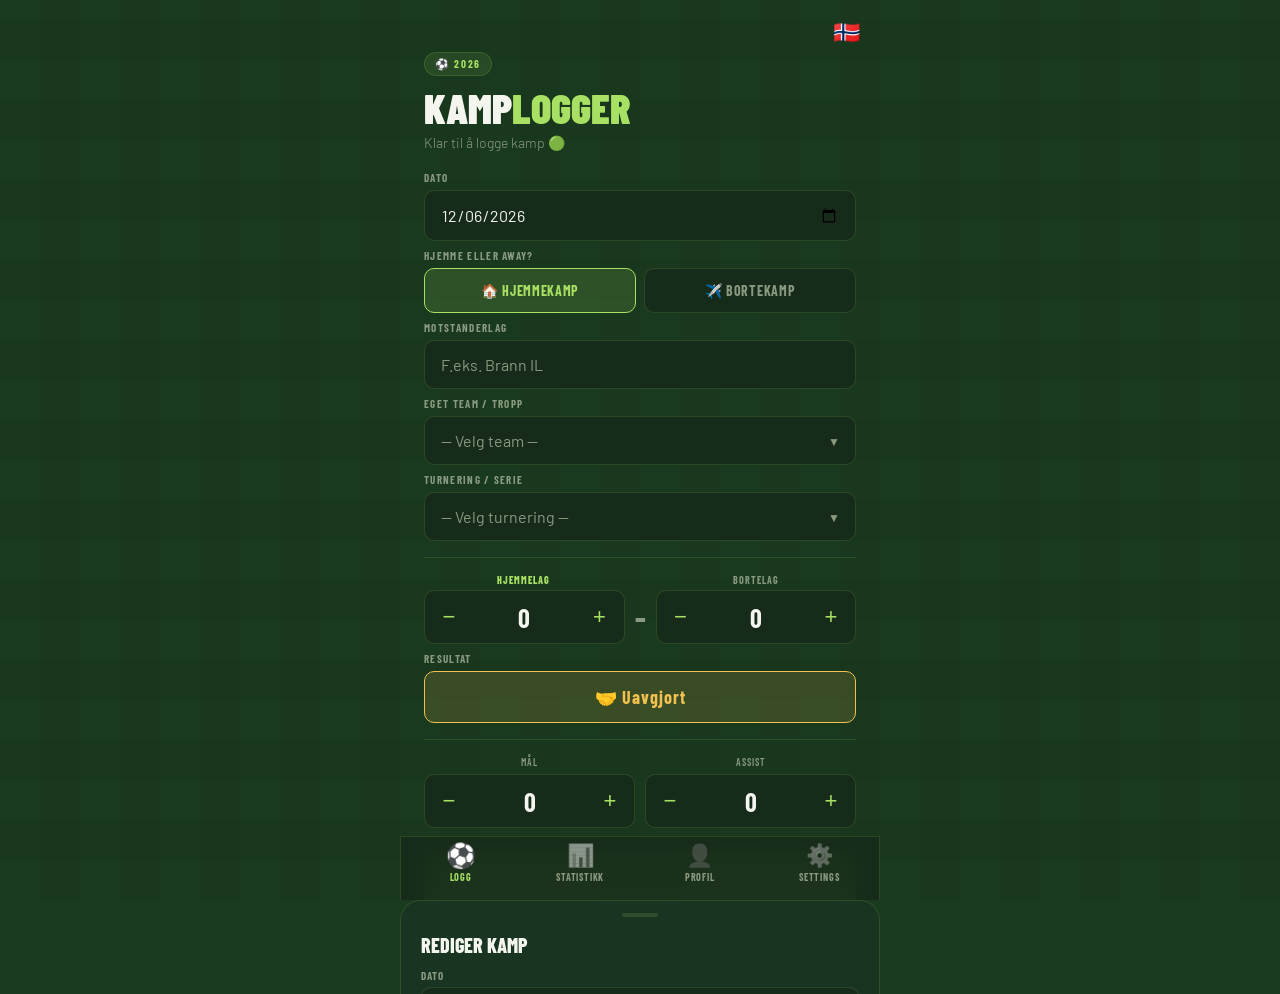
==== index.html @ 578afcec "Add files via upload" ====
<!DOCTYPE html>
<html lang="no">
<head>
<meta charset="UTF-8">
<meta name="viewport" content="width=device-width, initial-scale=1.0, maximum-scale=1.0">
<meta name="apple-mobile-web-app-capable" content="yes">
<meta name="apple-mobile-web-app-status-bar-style" content="black-translucent">
<meta name="apple-mobile-web-app-title" content="Athlytics">
<title>Athlytics Sport</title>
<link rel="preconnect" href="https://fonts.googleapis.com">
<link rel="preconnect" href="https://fonts.gstatic.com" crossorigin>
<link href="https://fonts.googleapis.com/css2?family=Barlow+Condensed:wght@400;600;700;800;900&family=Barlow:wght@300;400;500&display=swap" rel="stylesheet">
<link rel="stylesheet" href="style.css">
</head>
<body>

<!-- ══════════════════════════════════ LOGG ══════════════════════════════════ -->
<div class="screen active" id="screen-log">
  <div class="header" style="position:relative;">
    <div class="header-badge" id="log-badge">⚽ Sesong 2025</div>
    <button class="lang-flag-btn" id="lang-flag-btn-log" onclick="toggleLangPicker(this)" title="Change language"></button>
    <h1>Kamp<span>logger</span></h1>
    <p class="header-sub" id="log-sub">Klar til å logge kamp 🟢</p>
    <div class="lang-picker-dropdown" id="lang-picker-dropdown-log">
      <button onclick="setLang('no')">🇳🇴 Norsk</button>
      <button onclick="setLang('en')">🇬🇧 English</button>
    </div>
  </div>
  <div class="form-body">
    <div class="form-section">
      <label class="form-label" id="label-date">Dato</label>
      <input type="date" id="date">
    </div>
    <div class="form-section">
      <label class="form-label" id="label-matchType">Hjemme eller away?</label>
      <div class="toggle-row">
        <button class="toggle-btn active" id="btn-home-toggle" onclick="setMatchType('hjemme')">🏠 Hjemmekamp</button>
        <button class="toggle-btn" id="btn-away-toggle" onclick="setMatchType('away')">✈️ Bortekamp</button>
      </div>
    </div>
    <div class="form-section">
      <label class="form-label" id="label-opponent">Motstanderlag</label>
      <input type="text" id="opponent" placeholder="F.eks. Brann IL" autocomplete="off">
    </div>

    <!-- Lag dropdown -->
    <div class="form-section">
      <label class="form-label" id="label-egetlag">Eget team / tropp</label>
      <div class="team-selector-wrap">
        <div class="team-selected" id="team-selected" onclick="toggleTeamDropdown()">
          <span class="team-selected-text placeholder" id="team-selected-text">Velg team...</span>
          <span class="team-chevron" id="team-chevron">▼</span>
        </div>
        <div class="team-dropdown" id="team-dropdown">
          <div id="team-options-list"></div>
          <div class="team-new-row" id="team-new-row">
            <input class="team-new-input" id="team-new-input" placeholder="Navn på nytt team..." onkeydown="if(event.key==='Enter')saveNewTeamFromDropdown()">
            <button class="team-new-save" onclick="saveNewTeamFromDropdown()">Legg til</button>
          </div>
        </div>
      </div>
    </div>

    <div class="form-section">
      <label class="form-label" id="label-turnering">Turnering / serie</label>
      <div class="team-selector-wrap" id="tournament-selector-wrap">
        <div class="team-selected" onclick="toggleTournamentDropdown()">
          <span class="team-selected-text placeholder" id="tournament-selected-text">— Velg turnering —</span>
          <span class="team-chevron" id="tournament-chevron">▼</span>
        </div>
        <div class="team-dropdown" id="tournament-dropdown">
          <div id="tournament-options-list"></div>
          <div class="team-new-row" id="tournament-new-row">
            <input class="team-new-input" id="tournament-new-input" placeholder="Navn på turnering..." onkeydown="if(event.key==='Enter')saveNewTournamentFromDropdown()">
            <button class="team-new-save" onclick="saveNewTournamentFromDropdown()">Legg til</button>
          </div>
        </div>
      </div>
    </div>
    <div class="divider"></div>
    <div class="form-section">
      <div class="score-team-labels">
        <span class="score-team-label highlight" id="label-home">Hjemmelag</span>
        <span class="score-team-label sep-spacer">–</span>
        <span class="score-team-label" id="label-away">Bortelag</span>
      </div>
      <div class="score-row">
        <div class="number-control">
          <button class="num-btn" onclick="adjust('home',-1)">−</button>
          <span class="num-display" id="home-display">0</span>
          <button class="num-btn" onclick="adjust('home',1)">+</button>
        </div>
        <span class="score-separator">–</span>
        <div class="number-control">
          <button class="num-btn" onclick="adjust('away',-1)">−</button>
          <span class="num-display" id="away-display">0</span>
          <button class="num-btn" onclick="adjust('away',1)">+</button>
        </div>
      </div>
    </div>
    <div class="form-section">
      <label class="form-label" id="label-result">Resultat</label>
      <div id="result-display" class="result-auto">–</div>
    </div>
    <div class="divider"></div>
    <div class="form-section">
      <div class="number-row">
        <div>
          <span class="num-label" id="label-goals">Mål</span>
          <div class="number-control">
            <button class="num-btn" onclick="adjust('goals',-1)">−</button>
            <span class="num-display" id="goals-display">0</span>
            <button class="num-btn" onclick="adjust('goals',1)">+</button>
          </div>
        </div>
        <div>
          <span class="num-label" id="label-assist">Assist</span>
          <div class="number-control">
            <button class="num-btn" onclick="adjust('assist',-1)">−</button>
            <span class="num-display" id="assist-display">0</span>
            <button class="num-btn" onclick="adjust('assist',1)">+</button>
          </div>
        </div>
      </div>
    </div>
    <button class="submit-btn" id="submit-btn" onclick="saveMatch()">Lagre kamp</button>
  </div>
</div>

<!-- ══════════════════════════════════ STATS ══════════════════════════════════ -->
<div class="screen" id="screen-stats">
  <div class="header" style="position:relative;">
    <div class="header-badge">📊 Statistikk</div>
    <button class="lang-flag-btn" id="lang-flag-btn-stats" onclick="toggleLangPicker(this)" title="Change language"></button>
    <h1>Sesongen<span> 2025</span></h1>
    <p class="header-sub" id="stats-sub">Laster data...</p>
    <div class="lang-picker-dropdown" id="lang-picker-dropdown-stats">
      <button onclick="setLang('no')">🇳🇴 Norsk</button>
      <button onclick="setLang('en')">🇬🇧 English</button>
    </div>
  </div>
  <div class="stats-body">
    <div class="form-section">
      <div class="season-selector" id="season-selector"></div>
    </div>
    <div class="form-section" style="margin-bottom:12px">
      <div class="season-selector" id="team-filter-selector"></div>
    </div>
    <div id="stats-content">
      <div class="loading"><div class="spinner"></div>Henter statistikk...</div>
    </div>
  </div>
</div>

<!-- ══════════════════════════════════ PROFIL ══════════════════════════════════ -->
<div class="screen" id="screen-profil">
  <div class="header" style="position:relative;">
    <div class="header-badge">👤 Profil</div>
    <button class="lang-flag-btn" id="lang-flag-btn-profil" onclick="toggleLangPicker(this)" title="Change language"></button>
    <h1>Min<span> profil</span></h1>
    <p class="header-sub" id="profil-sub">Innstillinger og team</p>
    <div class="lang-picker-dropdown" id="lang-picker-dropdown-profil">
      <button onclick="setLang('no')">🇳🇴 Norsk</button>
      <button onclick="setLang('en')">🇬🇧 English</button>
    </div>
  </div>
  <div class="profil-body">

    <!-- Avatar preview -->
    <div class="profil-avatar">
      <div class="avatar-circle" id="avatar-icon" onclick="document.getElementById('avatar-upload').click()" title="Endre bilde">
        <img id="avatar-img" src="" alt="" style="display:none;width:100%;height:100%;object-fit:cover;border-radius:50%;">
        <span id="avatar-emoji">⚽</span>
      </div>
      <input type="file" id="avatar-upload" accept="image/*" style="display:none" onchange="uploadImage(this)">
      <div class="avatar-upload-hint" id="avatar-upload-hint">Trykk for å laste opp bilde</div>
      <div class="avatar-name" id="avatar-name">–</div>
      <div class="avatar-club" id="avatar-club">–</div>
    </div>

    <!-- Info fields -->
    <div class="profil-card">
      <div class="profil-card-title">Spillerinfo</div>
      <div class="profil-field">
        <span class="profil-field-label">Navn</span>
        <input class="profil-field-input" id="profil-name" type="text" placeholder="Fullt name" autocomplete="off" oninput="updateAvatar()">
      </div>
      <div class="profil-field">
        <span class="profil-field-label">Klubb</span>
        <input class="profil-field-input" id="profil-club" type="text" placeholder="F.eks. Stabæk" autocomplete="off" oninput="updateAvatar()">
      </div>
      <div class="profil-field">
        <span class="profil-field-label">Posisjon</span>
        <input class="profil-field-input" id="profil-posisjon" type="text" placeholder="F.eks. Midtbane" autocomplete="off">
      </div>
    </div>

    <!-- Turnering liste -->
    <div class="profil-card">
      <div class="profil-card-title">🏆 Mine tournaments / serier</div>
      <div class="team-list" id="profile-tournament-list" style="margin-bottom:10px;"></div>
      <div class="add-team-row">
        <input class="add-team-input" id="profile-new-tournament" placeholder="Legg til turnering..." autocomplete="off" onkeydown="if(event.key==='Enter')addTournament()">
        <button class="add-team-btn" onclick="addTournament()">＋</button>
      </div>
    </div>

    <!-- Lag liste -->
    <div class="profil-card">
      <div class="profil-card-title">Mine team / tropper</div>
      <div class="team-list" id="profile-team-list"></div>
      <div class="add-team-row">
        <input class="add-team-input" id="profile-team-input" placeholder="Legg til team..." onkeydown="if(event.key==='Enter')addTeamFromProfile()">
        <button class="add-team-btn" onclick="addTeamFromProfile()">＋</button>
      </div>
    </div>

    <button class="profil-save-btn" onclick="saveProfile()">Lagre profil</button>
    <div class="profil-saved" id="profil-saved">✓ Lagret</div>
  </div>
</div>

<!-- ══════════════════════════════════ TAB BAR ══════════════════════════════════ -->
<!-- ══════════════════ SETTINGS ══════════════════ -->
<div class="screen" id="screen-settings">
  <div class="header" style="position:relative;">
    <div class="header-badge">⚙️ Innstillinger</div>
    <button class="lang-flag-btn" id="lang-flag-btn-settings" onclick="toggleLangPicker(this)" title="Change language"></button>
    <h1>Innstil<span>linger</span></h1>
    <p class="header-sub" id="settings-sub">Tilpass Athlytics Sport</p>
    <div class="lang-picker-dropdown" id="lang-picker-dropdown-settings">
      <button onclick="setLang('no')">🇳🇴 Norsk</button>
      <button onclick="setLang('en')">🇬🇧 English</button>
    </div>
  </div>
  <div class="pad">

    <div class="settings-section">
      <div class="settings-section-title">🏅 Sport</div>
      <div class="settings-desc">Velg hvilken sport du primært tracker. Flere sporter kommer snart.</div>
      <div class="settings-options" id="settings-sport-options"></div>
    </div>

    <div class="settings-section">
      <div class="settings-section-title">📅 Sesongformat</div>
      <div class="settings-desc">Norsk format bruker kalenderår (2025). Internasjonalt format bruker sesong (2025–2026).</div>
      <div class="settings-options" id="settings-sesong-options"></div>
    </div>

    <div class="settings-section">
      <div class="settings-section-title">⭐ Aktiv sesong</div>
      <div class="settings-desc">Forhåndsvalgt sesong i Logg og Statistikk.</div>
      <div class="settings-options" id="settings-aktiv-sesong-options"></div>
      <div style="margin-top:10px;display:flex;gap:8px;align-items:center;">
        <input id="settings-ny-sesong" type="text" style="flex:1;font-size:14px;padding:8px 12px;background:var(--card);border:1px solid var(--border);border-radius:8px;color:var(--white);font-family:'Barlow',sans-serif;outline:none;" placeholder="Legg til sesong (f.eks. 2027)">
        <button onclick="addSeason()" style="padding:8px 16px;font-size:13px;font-family:'Barlow Condensed',sans-serif;font-weight:800;letter-spacing:0.05em;background:rgba(168,224,99,0.15);border:1px solid var(--lime);border-radius:8px;color:var(--lime);cursor:pointer;white-space:nowrap;">+ Legg til</button>
      </div>
    </div>

    <div class="export-section">
      <div class="export-premium-badge">⭐ Premium</div>
      <div class="export-title">📤 Eksporter data</div>
      <div class="export-desc">Last ned kamphistorikken din som CSV eller PDF-rapport. Tilgjengelig for Pro-brukere.</div>
      <div class="export-btns">
        <button class="export-btn" onclick="exportCSV()">📊 Last ned CSV</button>
        <button class="export-btn pdf-btn" onclick="exportPDF()">📄 Last ned PDF</button>
      </div>
    </div>

    <div style="height:24px;"></div>
    <div class="settings-version">Athlytics Sport v0.1 · fotball</div>
  </div>
</div>

<nav class="tab-bar">
  <button class="tab-btn active" id="tab-log" onclick="switchTab('log')">
    <span class="tab-icon">⚽</span>
    <span class="tab-label">Logg</span>
  </button>
  <button class="tab-btn" id="tab-stats" onclick="switchTab('stats')">
    <span class="tab-icon">📊</span>
    <span class="tab-label">Statistikk</span>
  </button>
  <button class="tab-btn" id="tab-profil" onclick="switchTab('profil')">
    <span class="tab-icon">👤</span>
    <span class="tab-label">Profil</span>
  </button>
  <button class="tab-btn" id="tab-settings" onclick="switchTab('settings')">
    <span class="tab-icon">⚙️</span>
    <span class="tab-label">Settings</span>
  </button>
</nav>

<div class="toast" id="toast"></div>


<script src="app.js"></script>


<!-- ══════════════════════════════════ EDIT MODAL ══════════════════════════════════ -->
<div class="modal-backdrop" id="modal-backdrop" onclick="closeModal()"></div>
<div class="modal-sheet" id="modal-sheet">
  <div class="modal-handle"></div>
  <div class="modal-title" id="modal-title">Rediger kamp</div>
  <div class="modal-body">
    <div class="modal-field">
      <label class="modal-label">Dato</label>
      <input class="modal-input" type="date" id="modal-dato">
    </div>
    <div class="modal-field">
      <label class="modal-label">Hjemme / Borte</label>
      <div class="toggle-row">
        <button class="toggle-btn" id="modal-btn-home" onclick="setModalMatchType('hjemme')">🏠 Hjemmekamp</button>
        <button class="toggle-btn" id="modal-btn-away" onclick="setModalMatchType('away')">✈️ Bortekamp</button>
      </div>
    </div>
    <div class="modal-field">
      <label class="modal-label">Motstanderlag</label>
      <input class="modal-input" type="text" id="modal-motstander" autocomplete="off">
    </div>
    <div class="modal-field">
      <label class="modal-label">Eget team</label>
      <div class="team-selector-wrap">
        <div class="team-selected" onclick="toggleModalTeamDropdown()">
          <span class="team-selected-text placeholder" id="modal-own-team-text">Velg team...</span>
          <span class="team-chevron" id="modal-team-chevron">▼</span>
        </div>
        <div class="team-dropdown" id="modal-team-dropdown">
          <div id="modal-team-options-list"></div>
        </div>
      </div>
      <input type="hidden" id="modal-own-team">
    </div>
    <div class="modal-field">
      <label class="modal-label">Turnering</label>
      <div class="team-selector-wrap">
        <div class="team-selected" onclick="toggleModalTournamentDropdown()">
          <span class="team-selected-text placeholder" id="modal-tournament-text">Velg turnering...</span>
          <span class="team-chevron" id="modal-tournament-chevron">▼</span>
        </div>
        <div class="team-dropdown" id="modal-tournament-dropdown">
          <div id="modal-tournament-options-list"></div>
        </div>
      </div>
      <input type="hidden" id="modal-tournament">
    </div>
    <div class="modal-field">
      <label class="modal-label">Score</label>
      <div class="modal-score-row">
        <div class="number-control">
          <button class="num-btn" onclick="modalAdjust('home',-1)">−</button>
          <span class="num-display" id="modal-home">0</span>
          <button class="num-btn" onclick="modalAdjust('home',1)">+</button>
        </div>
        <span class="score-separator">–</span>
        <div class="number-control">
          <button class="num-btn" onclick="modalAdjust('away',-1)">−</button>
          <span class="num-display" id="modal-away">0</span>
          <button class="num-btn" onclick="modalAdjust('away',1)">+</button>
        </div>
      </div>
    </div>
    <div class="modal-field">
      <div style="display:grid;grid-template-columns:1fr 1fr;gap:10px">
        <div>
          <label class="modal-label">Mål</label>
          <div class="number-control">
            <button class="num-btn" onclick="modalAdjust('goals',-1)">−</button>
            <span class="num-display" id="modal-goals">0</span>
            <button class="num-btn" onclick="modalAdjust('goals',1)">+</button>
          </div>
        </div>
        <div>
          <label class="modal-label">Assist</label>
          <div class="number-control">
            <button class="num-btn" onclick="modalAdjust('assist',-1)">−</button>
            <span class="num-display" id="modal-assist">0</span>
            <button class="num-btn" onclick="modalAdjust('assist',1)">+</button>
          </div>
        </div>
      </div>
    </div>
  </div>
  <div class="modal-actions">
    <button class="modal-del-btn" onclick="deleteMatch()">🗑 Slett</button>
    <button class="modal-save-btn" onclick="saveEditedMatch()">Lagre endringer</button>
  </div>
</div>

</body>
</html>
---- style.css ----
:root {
    --grass: #1a3a1f; --grass-mid: #1e4525;
    --lime: #a8e063; --lime-bright: #c5f270;
    --white: #f5f5f0; --muted: #8a9a80;
    --card: #162b1a; --border: rgba(168,224,99,0.15);
    --danger: #e05555; --gold: #f0c050;
    --tab-h: 64px;
  }
  * { box-sizing: border-box; margin: 0; padding: 0; -webkit-tap-highlight-color: transparent; }
  html, body { height: 100%; }
  body { font-family: 'Barlow', sans-serif; background: var(--grass); color: var(--white); min-height: 100vh; min-height: -webkit-fill-available; overflow-x: hidden; }
  body::before { content: ''; position: fixed; inset: 0; background: repeating-linear-gradient(90deg,transparent,transparent 40px,rgba(0,0,0,0.025) 40px,rgba(0,0,0,0.025) 80px),repeating-linear-gradient(0deg,transparent,transparent 40px,rgba(0,0,0,0.025) 40px,rgba(0,0,0,0.025) 80px); pointer-events: none; z-index: 0; }

  /* ── SCREENS ── */
  .screen { display: none; position: relative; z-index: 1; max-width: 480px; margin: 0 auto; padding: 0 0 calc(var(--tab-h) + 20px + env(safe-area-inset-bottom)); min-height: 100vh; pointer-events: none; }
  .screen.active { pointer-events: all; }
  .screen.active { display: block; animation: fadeIn 0.2s ease; }
  @keyframes fadeIn { from { opacity: 0; transform: translateY(6px); } to { opacity: 1; transform: translateY(0); } }

  /* ── HEADER ── */
  .header { padding: 52px 24px 20px; }
  .header-badge { display: inline-flex; align-items: center; gap: 6px; font-family: 'Barlow Condensed',sans-serif; font-size: 11px; font-weight: 700; letter-spacing: 0.15em; text-transform: uppercase; color: var(--lime); background: rgba(168,224,99,0.1); border: 1px solid var(--border); padding: 4px 10px; border-radius: 20px; margin-bottom: 10px; }
  h1 { font-family: 'Barlow Condensed',sans-serif; font-size: 42px; font-weight: 900; line-height: 1; text-transform: uppercase; }
  h1 span { color: var(--lime); }
  .header-sub { font-size: 14px; color: var(--muted); margin-top: 6px; font-weight: 300; }

  /* ── SHARED FORM ── */
  .form-body { padding: 0 24px; }
  .form-section { margin-bottom: 8px; }
  .form-label { font-family: 'Barlow Condensed',sans-serif; font-size: 11px; font-weight: 700; letter-spacing: 0.12em; text-transform: uppercase; color: var(--muted); margin-bottom: 6px; display: block; }
  input[type=text], input[type=date] { width: 100%; background: var(--card); border: 1px solid var(--border); border-radius: 10px; color: var(--white); font-family: 'Barlow',sans-serif; font-size: 16px; padding: 14px 16px; outline: none; transition: border-color 0.2s; appearance: none; -webkit-appearance: none; }
  input::placeholder { color: var(--muted); }
  input:focus { border-color: var(--lime); background: rgba(168,224,99,0.05); }
  .divider { height: 1px; background: var(--border); margin: 16px 0; }

  /* ── TOGGLE ── */
  .toggle-row { display: grid; grid-template-columns: 1fr 1fr; gap: 8px; }
  .toggle-btn { padding: 13px 8px; border-radius: 10px; border: 1px solid var(--border); background: var(--card); color: var(--muted); font-family: 'Barlow Condensed',sans-serif; font-size: 14px; font-weight: 700; letter-spacing: 0.05em; text-transform: uppercase; cursor: pointer; transition: all 0.15s; text-align: center; }
  .toggle-btn.active { background: rgba(168,224,99,0.15); border-color: var(--lime); color: var(--lime); }

  /* ── SCORE ── */
  .score-team-labels { display: grid; grid-template-columns: 1fr auto 1fr; gap: 10px; margin-bottom: 4px; }
  .score-team-label { font-family: 'Barlow Condensed',sans-serif; font-size: 10px; font-weight: 700; letter-spacing: 0.1em; text-transform: uppercase; color: var(--muted); text-align: center; }
  .score-team-label.highlight { color: var(--lime); font-weight: 800; }
  .sep-spacer { visibility: hidden; font-family: 'Barlow Condensed',sans-serif; font-size: 28px; font-weight: 800; user-select: none; line-height: 0; }
  .score-row { display: flex; align-items: center; gap: 10px; }
  .score-row .number-control { flex: 1; }
  .score-separator { font-family: 'Barlow Condensed',sans-serif; font-size: 28px; font-weight: 800; color: var(--muted); flex-shrink: 0; }

  /* ── NUMBER CONTROLS ── */
  .number-row { display: grid; grid-template-columns: 1fr 1fr; gap: 10px; }
  .number-control { display: flex; align-items: center; background: var(--card); border: 1px solid var(--border); border-radius: 10px; overflow: hidden; }
  .num-btn { width: 48px; height: 52px; background: none; border: none; color: var(--lime); font-size: 22px; cursor: pointer; display: flex; align-items: center; justify-content: center; flex-shrink: 0; transition: background 0.15s; }
  .num-btn:active { background: rgba(168,224,99,0.1); }
  .num-display { flex: 1; text-align: center; font-family: 'Barlow Condensed',sans-serif; font-size: 26px; font-weight: 700; color: var(--white); }
  .num-label { font-family: 'Barlow Condensed',sans-serif; font-size: 10px; font-weight: 600; letter-spacing: 0.1em; text-transform: uppercase; color: var(--muted); display: block; text-align: center; padding-bottom: 6px; }

  /* ── RESULTAT ── */
  .result-auto { padding: 14px 16px; border-radius: 10px; border: 1px solid var(--border); background: var(--card); font-family: 'Barlow Condensed',sans-serif; font-size: 18px; font-weight: 700; text-align: center; color: var(--muted); transition: all 0.2s; letter-spacing: 0.05em; }
  .result-auto.wins    { background: rgba(168,224,99,0.15); border-color: var(--lime); color: var(--lime); }
  .result-auto.draw    { background: rgba(240,192,80,0.15); border-color: var(--gold); color: var(--gold); }
  .result-auto.loss    { background: rgba(224,85,85,0.15); border-color: var(--danger); color: var(--danger); }

  /* ── LAG DROPDOWN ── */
  .team-selector-wrap { position: relative; }
  .team-selected { width: 100%; background: var(--card); border: 1px solid var(--border); border-radius: 10px; color: var(--white); font-family: 'Barlow',sans-serif; font-size: 16px; padding: 14px 44px 14px 16px; cursor: pointer; display: flex; align-items: center; justify-content: space-between; transition: border-color 0.2s; user-select: none; }
  .team-selected.open { border-color: var(--lime); background: rgba(168,224,99,0.05); }
  .team-selected-text { color: var(--white); flex: 1; }
  .team-selected-text.placeholder { color: var(--muted); }
  .team-chevron { color: var(--muted); font-size: 12px; transition: transform 0.2s; position: absolute; right: 16px; top: 50%; transform: translateY(-50%); }
  .team-chevron.open { transform: translateY(-50%) rotate(180deg); color: var(--lime); }
  .team-dropdown { position: absolute; top: calc(100% + 4px); left: 0; right: 0; background: #1a3a22; border: 1px solid var(--lime); border-radius: 10px; z-index: 50; overflow: hidden; box-shadow: 0 8px 24px rgba(0,0,0,0.4); display: none; }
  .team-dropdown.open { display: block; animation: dropDown 0.15s ease; }
  @keyframes dropDown { from { opacity: 0; transform: translateY(-4px); } to { opacity: 1; transform: translateY(0); } }
  .team-option { padding: 13px 16px; font-size: 15px; color: var(--white); cursor: pointer; display: flex; align-items: center; justify-content: space-between; border-bottom: 1px solid var(--border); transition: background 0.1s; }
  .team-option:last-child { border-bottom: none; }
  .team-option:hover, .team-option.selected { background: rgba(168,224,99,0.1); }
  .team-option.selected { color: var(--lime); }
  .team-option-add { color: var(--lime); font-weight: 500; }
  .team-option-add span { font-size: 18px; margin-right: 8px; }
  .team-new-row { padding: 8px; display: none; border-top: 1px solid var(--border); }
  .team-new-row.visible { display: flex; gap: 6px; }
  .team-new-input { flex: 1; background: var(--card); border: 1px solid var(--border); border-radius: 8px; color: var(--white); font-family: 'Barlow',sans-serif; font-size: 14px; padding: 10px 12px; outline: none; }
  .team-new-input:focus { border-color: var(--lime); }
  .team-new-save { background: var(--lime); border: none; border-radius: 8px; color: var(--grass); font-family: 'Barlow Condensed',sans-serif; font-size: 13px; font-weight: 800; letter-spacing: 0.05em; padding: 10px 14px; cursor: pointer; white-space: nowrap; }

  /* ── SUBMIT ── */
  .submit-btn { width: 100%; padding: 18px; background: var(--lime); border: none; border-radius: 12px; font-family: 'Barlow Condensed',sans-serif; font-size: 18px; font-weight: 800; letter-spacing: 0.08em; text-transform: uppercase; color: var(--grass); cursor: pointer; transition: all 0.15s; margin-top: 16px; }
  .submit-btn:active { transform: scale(0.98); background: var(--lime-bright); }
  .submit-btn:disabled { opacity: 0.5; cursor: not-allowed; }

  /* ── LANG FLAG ── */
  .lang-flag-btn { position: absolute; top: 16px; right: 16px; background: none; border: none; font-size: 22px; cursor: pointer; z-index: 10; padding: 4px; border-radius: 8px; transition: transform 0.15s; }
  .lang-flag-btn:hover { transform: scale(1.15); }
  .lang-picker-dropdown { display: none; position: absolute; top: 44px; right: 12px; background: var(--card); border: 1px solid var(--border); border-radius: 12px; overflow: hidden; z-index: 200; box-shadow: 0 8px 24px rgba(0,0,0,0.4); min-width: 140px; }
  .lang-picker-dropdown.open { display: block; }
  .lang-picker-dropdown button { display: block; width: 100%; background: none; border: none; color: var(--white); font-family: 'Barlow', sans-serif; font-size: 15px; padding: 12px 16px; text-align: left; cursor: pointer; transition: background 0.1s; }
  .lang-picker-dropdown button:hover { background: rgba(168,224,99,0.1); color: var(--lime); }

  /* ── SETTINGS ── */
  .settings-section { background: var(--card); border: 1px solid var(--border); border-radius: 16px; padding: 18px; margin-bottom: 14px; }
  .settings-section-title { font-family: 'Barlow Condensed', sans-serif; font-size: 15px; font-weight: 700; letter-spacing: 0.06em; text-transform: uppercase; color: var(--lime); margin-bottom: 6px; }
  .settings-desc { font-size: 13px; color: var(--muted); margin-bottom: 12px; line-height: 1.4; }
  .settings-options { display: flex; flex-wrap: wrap; gap: 8px; }
  .settings-pill { font-family: 'Barlow Condensed', sans-serif; font-size: 14px; font-weight: 600; letter-spacing: 0.05em; padding: 7px 16px; border-radius: 20px; border: 1.5px solid var(--border); background: transparent; color: var(--muted); cursor: pointer; transition: all 0.15s; }
  .settings-pill:hover { border-color: var(--lime); color: var(--lime); }
  .settings-pill.active { background: var(--lime); color: var(--grass); border-color: var(--lime); }
  .settings-pill.soon { opacity: 0.4; cursor: default; pointer-events: none; }
  .settings-version { text-align: center; font-size: 12px; color: var(--muted); opacity: 0.5; padding-bottom: 8px; }

  /* ── TOURNAMENT STATS ── */
  .tournament-stat-row { padding: 10px 0; border-bottom: 1px solid var(--border); }
  .tournament-stat-row:last-child { border-bottom: none; }
  .tournament-stat-name { font-size: 14px; color: var(--white); margin-bottom: 6px; }
  .tournament-stat-badges { display: flex; gap: 6px; align-items: center; flex-wrap: wrap; }
  .tournament-stat-badges .t-badge.win  { margin-left: 0; }
  .tournament-wdl-sep { width: 1px; height: 16px; background: rgba(168,224,99,0.15); flex-shrink: 0; }
  .t-badge { font-family: 'Barlow Condensed', sans-serif; font-size: 12px; font-weight: 700; padding: 3px 0; border-radius: 6px; letter-spacing: 0.04em; width: 46px; text-align: center; display: inline-block; }
  .t-badge.win  { background: rgba(168,224,99,0.15); color: var(--lime); }
  .t-badge.draw { background: rgba(240,192,80,0.15); color: var(--gold); }
  .t-badge.loss { background: rgba(224,85,85,0.15); color: var(--danger); }
  .t-badge.goals { background: rgba(255,255,255,0.07); color: var(--white); }
  .t-badge.assist { background: rgba(168,224,99,0.1); color: var(--lime); }
  .t-badge.ga { background: rgba(240,192,80,0.1); color: var(--gold); }
  .t-badge.games { background: rgba(168,224,99,0.08); color: var(--muted); }

  /* ── HOME/AWAY SPLIT ── */
  .ha-grid { display: grid; grid-template-columns: 1fr 1fr; gap: 8px; margin-bottom: 8px; }
  .ha-card { background: var(--card); border: 1px solid var(--border); border-radius: 12px; padding: 14px 12px; }
  .ha-card-title { font-family: 'Barlow Condensed', sans-serif; font-size: 10px; font-weight: 700; letter-spacing: 0.12em; text-transform: uppercase; color: var(--muted); margin-bottom: 10px; text-align: center; }
  .ha-card-title.home { color: var(--lime); }
  .ha-card-title.away { color: var(--gold); }
  .ha-nums { display: flex; justify-content: space-around; margin-bottom: 8px; }
  .ha-num { text-align: center; }
  .ha-num-val { font-family: 'Barlow Condensed', sans-serif; font-size: 24px; font-weight: 900; line-height: 1; }
  .ha-num-val.lime { color: var(--lime); }
  .ha-num-val.gold { color: var(--gold); }
  .ha-num-val.danger { color: var(--danger); }
  .ha-num-lbl { font-family: 'Barlow Condensed', sans-serif; font-size: 9px; font-weight: 700; letter-spacing: 0.08em; text-transform: uppercase; color: var(--muted); }
  .ha-mini-bar { height: 4px; border-radius: 2px; overflow: hidden; display: flex; gap: 1px; margin-top: 4px; }
  .ha-mini-seg { height: 100%; border-radius: 2px; }

  /* ── EXPORT SECTION ── */
  .export-section { background: var(--card); border: 1px solid var(--border); border-radius: 16px; padding: 16px; margin-bottom: 14px; position: relative; overflow: hidden; }
  .export-section::before { content: ''; position: absolute; top: 0; right: 0; width: 80px; height: 80px; background: radial-gradient(circle at top right, rgba(240,192,80,0.12), transparent 70%); pointer-events: none; }
  .export-premium-badge { display: inline-flex; align-items: center; gap: 4px; font-family: 'Barlow Condensed', sans-serif; font-size: 10px; font-weight: 700; letter-spacing: 0.12em; text-transform: uppercase; color: var(--gold); background: rgba(240,192,80,0.12); border: 1px solid rgba(240,192,80,0.3); padding: 3px 8px; border-radius: 10px; margin-bottom: 8px; }
  .export-title { font-family: 'Barlow Condensed', sans-serif; font-size: 15px; font-weight: 700; letter-spacing: 0.06em; text-transform: uppercase; color: var(--white); margin-bottom: 4px; }
  .export-desc { font-size: 13px; color: var(--muted); margin-bottom: 14px; line-height: 1.4; }
  .export-btns { display: flex; gap: 8px; flex-wrap: wrap; }
  .export-btn { flex: 1; min-width: 120px; padding: 12px 14px; border-radius: 10px; border: 1px solid var(--border); background: rgba(168,224,99,0.06); color: var(--white); font-family: 'Barlow Condensed', sans-serif; font-size: 14px; font-weight: 700; letter-spacing: 0.05em; text-transform: uppercase; cursor: pointer; transition: all 0.15s; display: flex; align-items: center; justify-content: center; gap: 6px; }
  .export-btn:hover { border-color: var(--lime); color: var(--lime); background: rgba(168,224,99,0.1); }
  .export-btn:active { transform: scale(0.97); }
  .export-btn.pdf-btn { border-color: rgba(240,192,80,0.3); color: var(--gold); background: rgba(240,192,80,0.06); }
  .export-btn.pdf-btn:hover { border-color: var(--gold); background: rgba(240,192,80,0.12); }

  /* ── TOAST ── */
  .toast { position: fixed; bottom: calc(var(--tab-h) + 12px + env(safe-area-inset-bottom)); left: 50%; transform: translateX(-50%) translateY(120px); opacity: 0; background: var(--card); border: 1px solid var(--border); border-radius: 12px; padding: 14px 20px; font-size: 14px; font-weight: 500; white-space: nowrap; z-index: 200; transition: transform 0.3s cubic-bezier(0.34,1.56,0.64,1); }
  .toast.show { transform: translateX(-50%) translateY(0); opacity: 1; }
  .toast.success { border-color: var(--lime); color: var(--lime); }
  .toast.error   { border-color: var(--danger); color: var(--danger); }

  /* ── TAB BAR ── */
  .tab-bar { position: fixed; bottom: 0; left: 50%; transform: translateX(-50%); width: 100%; max-width: 480px; height: calc(var(--tab-h) + env(safe-area-inset-bottom)); background: rgba(22,43,26,0.96); backdrop-filter: blur(16px); -webkit-backdrop-filter: blur(16px); border-top: 1px solid var(--border); border-left: 1px solid var(--border); border-right: 1px solid var(--border); z-index: 150; display: flex; align-items: flex-start; padding-top: 8px; }
  .tab-btn { flex: 1; display: flex; flex-direction: column; align-items: center; gap: 4px; background: none; border: none; cursor: pointer; padding: 0 8px; transition: all 0.15s; }
  .tab-icon { font-size: 22px; line-height: 1; filter: grayscale(1) opacity(0.5); transition: all 0.2s; }
  .tab-label { font-family: 'Barlow Condensed',sans-serif; font-size: 10px; font-weight: 700; letter-spacing: 0.08em; text-transform: uppercase; color: var(--muted); transition: color 0.2s; }
  .tab-btn.active .tab-icon { filter: none; transform: scale(1.1); }
  .tab-btn.active .tab-label { color: var(--lime); }

  /* ── STATS ── */
  .stats-body { padding: 0 24px; }
  .season-selector { display: flex; gap: 8px; overflow-x: auto; padding-bottom: 4px; scrollbar-width: none; }
  .season-selector::-webkit-scrollbar { display: none; }
  .season-pill { padding: 6px 14px; border-radius: 20px; border: 1px solid var(--border); background: var(--card); color: var(--muted); font-family: 'Barlow Condensed',sans-serif; font-size: 12px; font-weight: 700; letter-spacing: 0.08em; text-transform: uppercase; cursor: pointer; white-space: nowrap; transition: all 0.15s; }
  .season-pill.active { background: rgba(168,224,99,0.15); border-color: var(--lime); color: var(--lime); }
  .stat-grid { display: grid; grid-template-columns: 1fr 1fr 1fr; gap: 8px; margin-bottom: 8px; }
  .stat-card { background: var(--card); border: 1px solid var(--border); border-radius: 12px; padding: 14px 10px; text-align: center; }
  .stat-num { font-family: 'Barlow Condensed',sans-serif; font-size: 36px; font-weight: 900; line-height: 1; color: var(--white); }
  .stat-num.lime { color: var(--lime); }
  .stat-num.gold { color: var(--gold); }
  .stat-num.danger { color: var(--danger); }
  .stat-lbl { font-family: 'Barlow Condensed',sans-serif; font-size: 10px; font-weight: 700; letter-spacing: 0.1em; text-transform: uppercase; color: var(--muted); margin-top: 4px; }
  .wdl-bar { height: 6px; border-radius: 3px; overflow: hidden; display: flex; margin: 8px 0 4px; gap: 2px; }
  .wdl-seg { height: 100%; border-radius: 2px; transition: width 0.6s ease; }
  .wdl-seg.w { background: var(--lime); }
  .wdl-seg.d { background: var(--gold); }
  .wdl-seg.l { background: var(--danger); }
  .wdl-labels { display: flex; justify-content: space-between; }
  .wdl-label { font-family: 'Barlow Condensed',sans-serif; font-size: 10px; font-weight: 700; letter-spacing: 0.08em; text-transform: uppercase; }
  .stat-row-card { background: var(--card); border: 1px solid var(--border); border-radius: 12px; padding: 14px 16px; margin-bottom: 8px; }
  .stat-row-title { font-family: 'Barlow Condensed',sans-serif; font-size: 11px; font-weight: 700; letter-spacing: 0.12em; text-transform: uppercase; color: var(--muted); margin-bottom: 10px; }
  .stat-row { display: flex; justify-content: space-between; align-items: center; padding: 6px 0; border-bottom: 1px solid var(--border); }
  .stat-row:last-child { border-bottom: none; padding-bottom: 0; }
  .stat-row-label { font-size: 14px; color: var(--white); }
  .stat-row-value { font-family: 'Barlow Condensed',sans-serif; font-size: 18px; font-weight: 700; color: var(--lime); }
  .loading { text-align: center; padding: 40px; color: var(--muted); font-family: 'Barlow Condensed',sans-serif; font-size: 14px; letter-spacing: 0.1em; text-transform: uppercase; }
  .spinner { width: 24px; height: 24px; border: 2px solid var(--border); border-top-color: var(--lime); border-radius: 50%; animation: spin 0.8s linear infinite; margin: 0 auto 12px; }
  @keyframes spin { to { transform: rotate(360deg); } }

  /* ── KAMP LISTE ── */
  .match-list-header { font-family: 'Barlow Condensed',sans-serif; font-size: 11px; font-weight: 700; letter-spacing: 0.12em; text-transform: uppercase; color: var(--muted); margin: 16px 0 8px; }
  .match-item { background: var(--card); border: 1px solid var(--border); border-radius: 12px; padding: 12px 14px; margin-bottom: 6px; cursor: pointer; transition: border-color 0.15s, background 0.15s; display: flex; align-items: center; gap: 10px; }
  .match-item:hover { border-color: rgba(168,224,99,0.4); background: rgba(168,224,99,0.04); }
  .match-result { width: 28px; height: 28px; border-radius: 8px; display: flex; align-items: center; justify-content: center; font-size: 13px; flex-shrink: 0; font-weight: 700; font-family: 'Barlow Condensed',sans-serif; }
  .match-result.wins    { background: rgba(168,224,99,0.2); color: var(--lime); }
  .match-result.draw { background: rgba(240,192,80,0.2); color: var(--gold); }
  .match-result.loss      { background: rgba(224,85,85,0.2); color: var(--danger); }
  .match-info { flex: 1; min-width: 0; }
  .match-title-row { display: flex; align-items: baseline; gap: 6px; overflow: hidden; }
  .match-opponent { font-size: 15px; font-weight: 500; color: var(--white); white-space: nowrap; overflow: hidden; text-overflow: ellipsis; flex-shrink: 1; min-width: 0; }
  .match-team-name { font-size: 15px; font-weight: 500; color: var(--white); white-space: nowrap; flex-shrink: 0; }
  .match-meta { font-size: 12px; color: var(--muted); margin-top: 2px; }
  .match-score { font-family: 'Barlow Condensed',sans-serif; font-size: 20px; font-weight: 800; color: var(--white); flex-shrink: 0; }
  .match-edit-icon { color: var(--muted); font-size: 14px; flex-shrink: 0; }

  /* ── EDIT MODAL ── */
  .modal-backdrop { position: fixed; inset: 0; background: rgba(0,0,0,0.6); z-index: 300; opacity: 0; pointer-events: none; transition: opacity 0.25s; }
  .modal-backdrop.open { opacity: 1; pointer-events: all; }
  .modal-sheet { position: fixed; bottom: 0; left: 0; right: 0; max-width: 480px; margin: 0 auto; background: #1a3422; border: 1px solid var(--border); border-bottom: none; border-radius: 20px 20px 0 0; z-index: 301; transform: translateY(100%); transition: transform 0.3s cubic-bezier(0.32,0.72,0,1); padding-bottom: env(safe-area-inset-bottom); max-height: 90vh; overflow-y: auto; }
  .modal-sheet.open { transform: translateY(0); }
  .modal-handle { width: 36px; height: 4px; background: var(--border); border-radius: 2px; margin: 12px auto 16px; }
  .modal-title { font-family: 'Barlow Condensed',sans-serif; font-size: 20px; font-weight: 800; text-transform: uppercase; color: var(--white); padding: 0 20px 12px; }
  .modal-body { padding: 0 20px; }
  .modal-field { margin-bottom: 10px; }
  .modal-label { font-family: 'Barlow Condensed',sans-serif; font-size: 11px; font-weight: 700; letter-spacing: 0.1em; text-transform: uppercase; color: var(--muted); margin-bottom: 5px; display: block; }
  .modal-input { width: 100%; background: var(--card); border: 1px solid var(--border); border-radius: 10px; color: var(--white); font-family: 'Barlow',sans-serif; font-size: 16px; padding: 12px 14px; outline: none; transition: border-color 0.2s; appearance: none; }
  .modal-input:focus { border-color: var(--lime); }
  .modal-score-row { display: flex; align-items: center; gap: 10px; }
  .modal-score-row .number-control { flex: 1; }
  .modal-actions { display: grid; grid-template-columns: 1fr 2fr; gap: 8px; padding: 16px 20px 20px; }
  .modal-del-btn { padding: 15px; background: rgba(224,85,85,0.15); border: 1px solid var(--danger); border-radius: 12px; color: var(--danger); font-family: 'Barlow Condensed',sans-serif; font-size: 15px; font-weight: 800; letter-spacing: 0.05em; text-transform: uppercase; cursor: pointer; transition: all 0.15s; }
  .modal-del-btn:active { background: rgba(224,85,85,0.3); }
  .modal-save-btn { padding: 15px; background: var(--lime); border: none; border-radius: 12px; color: var(--grass); font-family: 'Barlow Condensed',sans-serif; font-size: 15px; font-weight: 800; letter-spacing: 0.05em; text-transform: uppercase; cursor: pointer; transition: all 0.15s; }
  .modal-save-btn:active { background: var(--lime-bright); }

  /* ── PROFIL ── */
  .profil-body { padding: 0 24px; }

  /* Avatar */
  .profil-avatar { display: flex; flex-direction: column; align-items: center; padding: 8px 0 24px; }
  .avatar-circle { width: 80px; height: 80px; border-radius: 50%; background: rgba(168,224,99,0.1); border: 2px solid var(--border); display: flex; align-items: center; justify-content: center; font-size: 36px; margin-bottom: 10px; }
  .avatar-name { font-family: 'Barlow Condensed',sans-serif; font-size: 22px; font-weight: 800; color: var(--white); letter-spacing: 0.03em; }
  .avatar-club { font-size: 13px; color: var(--muted); margin-top: 2px; }

  /* Section card */
  .profil-card { background: var(--card); border: 1px solid var(--border); border-radius: 12px; overflow: hidden; margin-bottom: 10px; }
  .profil-card-title { font-family: 'Barlow Condensed',sans-serif; font-size: 11px; font-weight: 700; letter-spacing: 0.12em; text-transform: uppercase; color: var(--muted); padding: 12px 16px 8px; }
  .profil-field { display: flex; align-items: center; padding: 10px 16px; border-bottom: 1px solid var(--border); gap: 12px; }
  .profil-field:last-child { border-bottom: none; }
  .profil-field-label { font-size: 13px; color: var(--muted); width: 70px; flex-shrink: 0; }
  .profil-field-input { flex: 1; background: none; border: none; color: var(--white); font-family: 'Barlow',sans-serif; font-size: 15px; outline: none; padding: 0; }
  .profil-field-input::placeholder { color: rgba(138,154,128,0.5); }

  /* Lag liste */
  .team-list { padding: 0; }
  .team-list-item { display: flex; align-items: center; padding: 11px 16px; border-bottom: 1px solid var(--border); gap: 10px; }
  .team-list-item:last-child { border-bottom: none; }
  .team-list-dot { width: 8px; height: 8px; border-radius: 50%; background: var(--lime); flex-shrink: 0; opacity: 0.7; }
  .team-list-name { flex: 1; font-size: 15px; color: var(--white); }
  .team-list-del { background: none; border: none; color: var(--muted); font-size: 18px; cursor: pointer; padding: 0 0 0 8px; line-height: 1; transition: color 0.15s; }
  .team-list-del:hover { color: var(--danger); }
  .team-list-empty { padding: 16px; font-size: 14px; color: var(--muted); text-align: center; font-style: italic; }

  .team-star { background: none; border: none; font-size: 18px; cursor: pointer; color: var(--muted); padding: 0 6px 0 0; line-height: 1; transition: color 0.15s, transform 0.15s; flex-shrink: 0; }
  .team-star:hover { color: var(--gold); transform: scale(1.2); }
  .team-star.active { color: var(--gold); }
  .team-list-name.favoritt { font-weight: 500; }
  .team-fav-badge { font-family: 'Barlow Condensed',sans-serif; font-size: 10px; font-weight: 700; letter-spacing: 0.08em; text-transform: uppercase; color: var(--gold); background: rgba(240,192,80,0.15); border: 1px solid rgba(240,192,80,0.3); border-radius: 10px; padding: 1px 6px; margin-left: 4px; vertical-align: middle; }

  /* Add team row */
  .add-team-row { display: flex; gap: 8px; padding: 10px 16px; border-top: 1px solid var(--border); background: rgba(168,224,99,0.03); }
  .add-team-input { flex: 1; background: rgba(168,224,99,0.05); border: 1px solid var(--border); border-radius: 8px; color: var(--white); font-family: 'Barlow',sans-serif; font-size: 14px; padding: 9px 12px; outline: none; }
  .add-team-input:focus { border-color: var(--lime); }
  .add-team-btn { background: var(--lime); border: none; border-radius: 8px; color: var(--grass); font-family: 'Barlow Condensed',sans-serif; font-size: 13px; font-weight: 800; letter-spacing: 0.05em; padding: 9px 14px; cursor: pointer; white-space: nowrap; }
  .add-team-btn:active { background: var(--lime-bright); }

  /* Save profil btn */
  .profil-save-btn { width: 100%; padding: 16px; background: var(--lime); border: none; border-radius: 12px; font-family: 'Barlow Condensed',sans-serif; font-size: 17px; font-weight: 800; letter-spacing: 0.08em; text-transform: uppercase; color: var(--grass); cursor: pointer; transition: all 0.15s; margin-top: 4px; }
  .profil-save-btn:active { transform: scale(0.98); background: var(--lime-bright); }

  /* Avatar upload */
  .avatar-circle { cursor: pointer; transition: border-color 0.2s, transform 0.15s; overflow: hidden; }
  .avatar-circle:hover { border-color: var(--lime); transform: scale(1.04); }
  .avatar-upload-hint { font-size: 11px; color: var(--muted); margin-top: -4px; margin-bottom: 6px; letter-spacing: 0.03em; }

  /* Saved indicator */
  .profil-saved { text-align: center; font-size: 13px; color: var(--lime); padding: 8px; opacity: 0; transition: opacity 0.3s; }
  .profil-saved.show { opacity: 1; }

  /* ── PAGINATION ── */
  .pagination { display: flex; align-items: center; justify-content: center; gap: 8px; padding: 12px 0 4px; }
  .page-btn { padding: 8px 16px; border-radius: 8px; border: 1px solid var(--border); background: var(--card); color: var(--muted); font-family: 'Barlow Condensed',sans-serif; font-size: 13px; font-weight: 700; letter-spacing: 0.06em; text-transform: uppercase; cursor: pointer; transition: all 0.15s; }
  .page-btn:hover { border-color: var(--lime); color: var(--lime); }
  .page-btn:disabled { opacity: 0.3; cursor: not-allowed; }
  .page-info { font-family: 'Barlow Condensed',sans-serif; font-size: 12px; color: var(--muted); letter-spacing: 0.06em; min-width: 80px; text-align: center; }
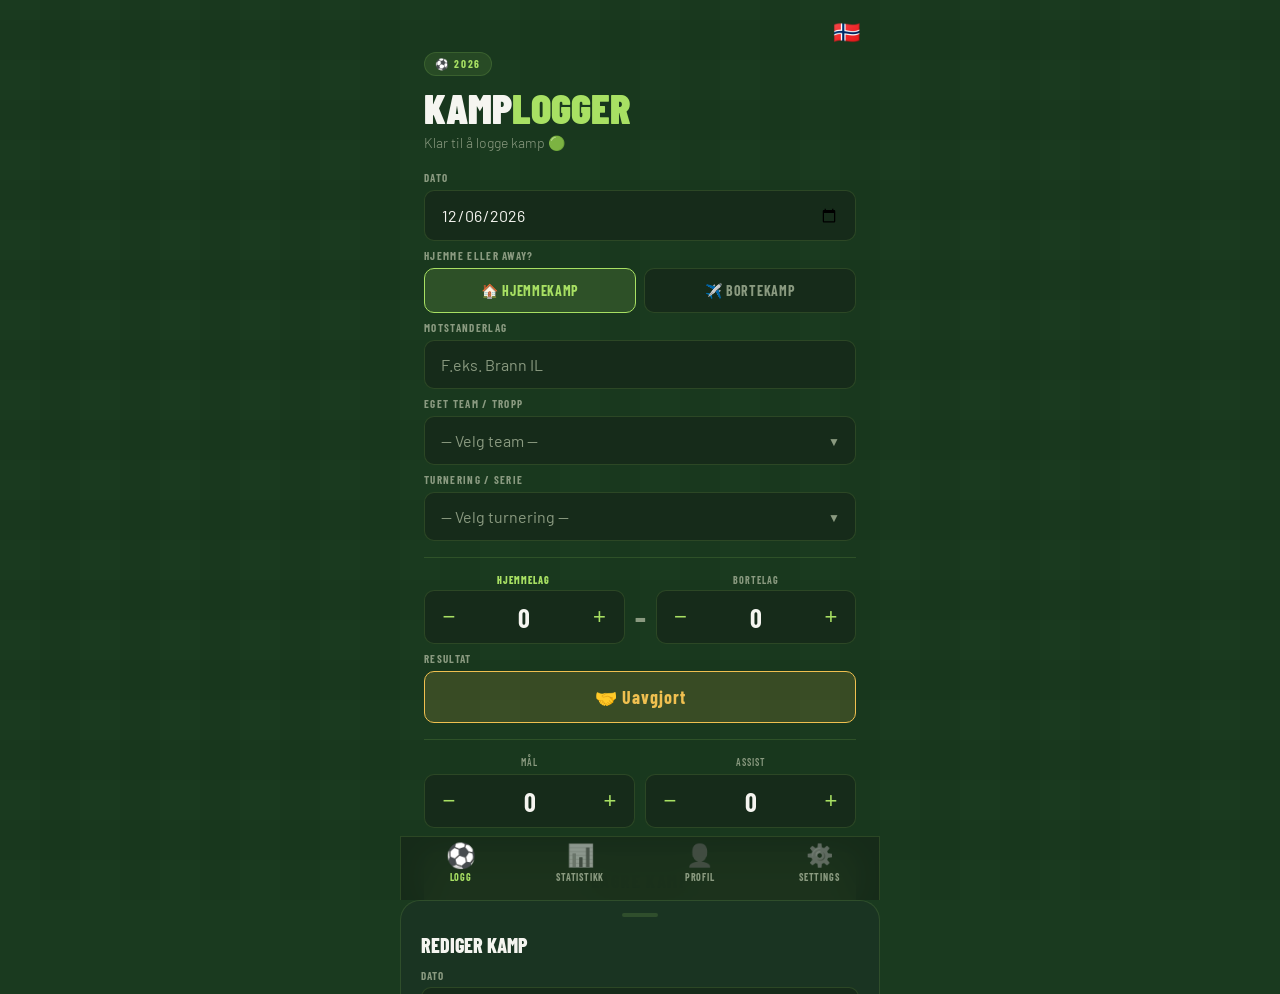
==== commit 47aa9d4f: "Add files via upload" ====
--- a/index.html
+++ b/index.html
@@ -11,6 +11,7 @@
 <link rel="preconnect" href="https://fonts.gstatic.com" crossorigin>
 <link href="https://fonts.googleapis.com/css2?family=Barlow+Condensed:wght@400;600;700;800;900&family=Barlow:wght@300;400;500&display=swap" rel="stylesheet">
 <link rel="stylesheet" href="style.css">
+<script src="https://cdn.jsdelivr.net/npm/chart.js@4/dist/chart.umd.min.js" defer></script>
 </head>
 <body>
 
@@ -141,10 +142,18 @@
   </div>
   <div class="stats-body">
     <div class="form-section">
-      <div class="season-selector" id="season-selector"></div>
-    </div>
-    <div class="form-section" style="margin-bottom:12px">
-      <div class="season-selector" id="team-filter-selector"></div>
+      <div class="stats-view-toggle" id="stats-view-toggle">
+        <button class="stats-view-btn active" id="stats-view-btn-overview" onclick="switchStatsView('overview')">Oversikt</button>
+        <button class="stats-view-btn" id="stats-view-btn-analyse" onclick="switchStatsView('analyse')">Analyse <span class="premium-star">⭐</span></button>
+      </div>
+    </div>
+    <div id="stats-filters">
+      <div class="form-section">
+        <div class="season-selector" id="season-selector"></div>
+      </div>
+      <div class="form-section" style="margin-bottom:12px">
+        <div class="season-selector" id="team-filter-selector"></div>
+      </div>
     </div>
     <div id="stats-content">
       <div class="loading"><div class="spinner"></div>Henter statistikk...</div>
--- a/style.css
+++ b/style.css
@@ -293,3 +293,34 @@
   .page-btn:hover { border-color: var(--lime); color: var(--lime); }
   .page-btn:disabled { opacity: 0.3; cursor: not-allowed; }
   .page-info { font-family: 'Barlow Condensed',sans-serif; font-size: 12px; color: var(--muted); letter-spacing: 0.06em; min-width: 80px; text-align: center; }
+
+  /* ── FASE 2: STATS VIEW TOGGLE ── */
+  .stats-view-toggle { display: flex; gap: 0; background: var(--card); border: 1px solid var(--border); border-radius: 10px; overflow: hidden; margin-bottom: 4px; }
+  .stats-view-btn { flex: 1; padding: 10px 8px; background: none; border: none; color: var(--muted); font-family: 'Barlow Condensed',sans-serif; font-size: 14px; font-weight: 700; letter-spacing: 0.07em; text-transform: uppercase; cursor: pointer; transition: all 0.15s; display: flex; align-items: center; justify-content: center; gap: 5px; }
+  .stats-view-btn.active { background: rgba(168,224,99,0.15); color: var(--lime); }
+  .stats-view-btn:first-child { border-right: 1px solid var(--border); }
+  .premium-star { font-size: 11px; }
+
+  /* ── FASE 2: FORM STREAK ── */
+  .form-streak-wrap { margin-bottom: 8px; }
+  .form-streak-title { font-family: 'Barlow Condensed',sans-serif; font-size: 11px; font-weight: 700; letter-spacing: 0.12em; text-transform: uppercase; color: var(--muted); margin-bottom: 8px; }
+  .form-streak-boxes { display: flex; gap: 5px; flex-wrap: nowrap; }
+  .form-streak-box { flex: 1; min-width: 0; height: 36px; border-radius: 6px; display: flex; align-items: center; justify-content: center; font-family: 'Barlow Condensed',sans-serif; font-size: 13px; font-weight: 800; }
+  .form-streak-box.wins  { background: rgba(168,224,99,0.2); color: var(--lime); border: 1px solid rgba(168,224,99,0.3); }
+  .form-streak-box.draw { background: rgba(240,192,80,0.2);  color: var(--gold); border: 1px solid rgba(240,192,80,0.3); }
+  .form-streak-box.loss   { background: rgba(224,85,85,0.2);  color: var(--danger); border: 1px solid rgba(224,85,85,0.3); }
+  .form-streak-empty { font-size: 12px; color: var(--muted); text-align: center; padding: 8px; font-style: italic; }
+
+  /* ── FASE 2: CHART CARDS ── */
+  .chart-card { background: var(--card); border: 1px solid var(--border); border-radius: 12px; padding: 16px; margin-bottom: 8px; }
+  .chart-card-title { font-family: 'Barlow Condensed',sans-serif; font-size: 11px; font-weight: 700; letter-spacing: 0.12em; text-transform: uppercase; color: var(--muted); margin-bottom: 12px; }
+  .chart-canvas-wrap { position: relative; width: 100%; }
+
+  /* ── FASE 2: PREMIUM LOCK ── */
+  .chart-locked { position: relative; border-radius: 12px; overflow: hidden; }
+  .chart-locked-overlay { position: absolute; inset: 0; backdrop-filter: blur(5px); -webkit-backdrop-filter: blur(5px); background: rgba(22,43,26,0.75); display: flex; flex-direction: column; align-items: center; justify-content: center; gap: 10px; border-radius: 12px; }
+  .chart-locked-icon { font-size: 28px; }
+  .chart-locked-text { font-family: 'Barlow Condensed',sans-serif; font-size: 14px; font-weight: 700; letter-spacing: 0.06em; text-transform: uppercase; color: var(--white); }
+  .chart-locked-sub { font-size: 12px; color: var(--muted); text-align: center; padding: 0 24px; line-height: 1.4; }
+  .chart-unlock-btn { margin-top: 4px; padding: 10px 20px; background: var(--lime); border: none; border-radius: 10px; color: var(--grass); font-family: 'Barlow Condensed',sans-serif; font-size: 14px; font-weight: 800; letter-spacing: 0.06em; text-transform: uppercase; cursor: pointer; }
+  .chart-unlock-btn:active { background: var(--lime-bright); }
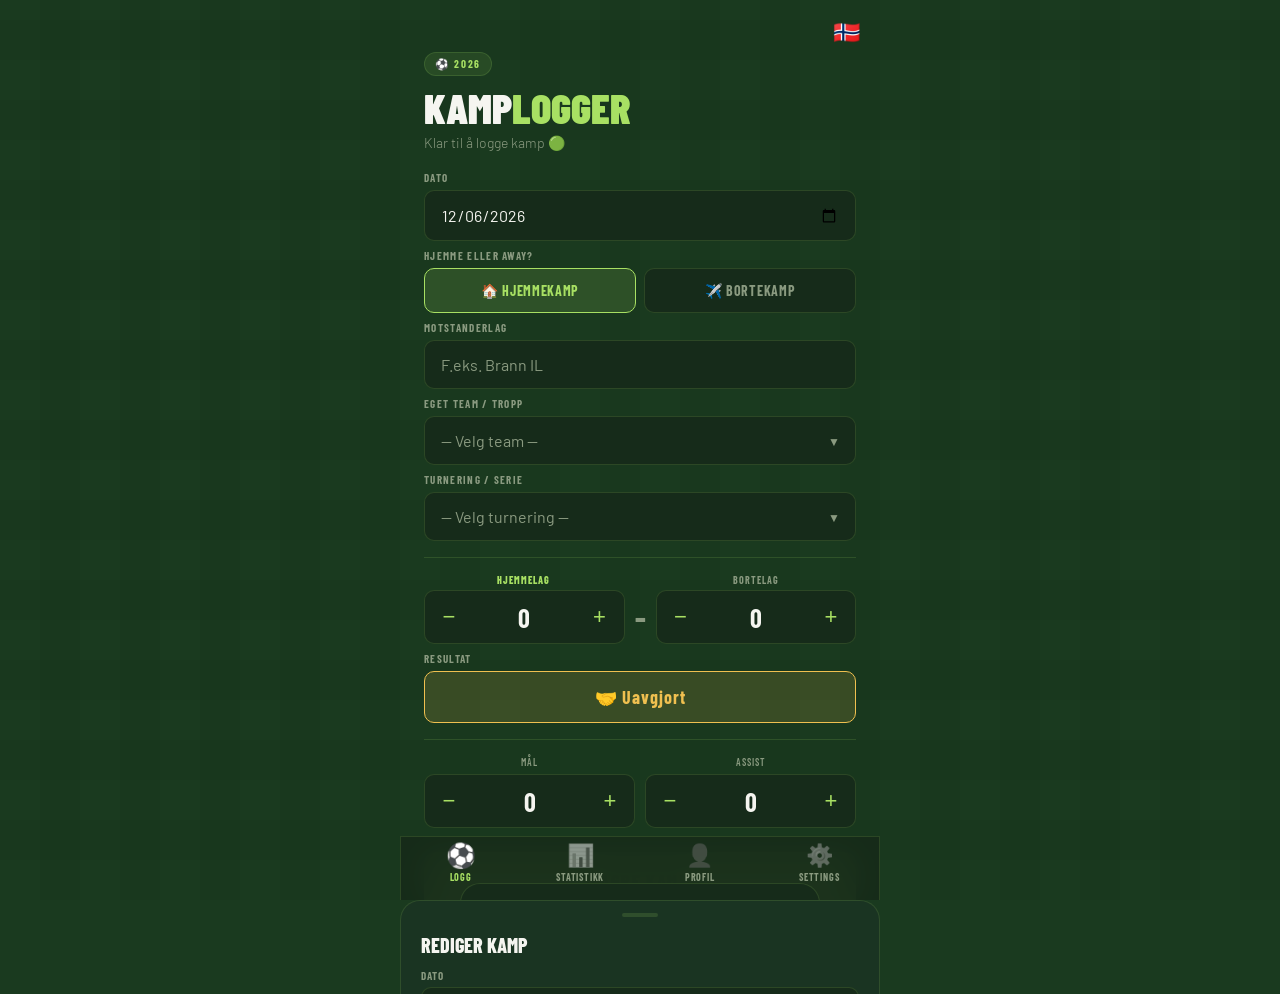
==== commit 62afb2df: "Add files via upload" ====
--- a/index.html
+++ b/index.html
@@ -2,10 +2,11 @@
 <html lang="no">
 <head>
 <meta charset="UTF-8">
-<meta name="viewport" content="width=device-width, initial-scale=1.0, maximum-scale=1.0">
+<meta name="viewport" content="width=device-width, initial-scale=1.0, maximum-scale=1.0, user-scalable=no">
 <meta name="apple-mobile-web-app-capable" content="yes">
 <meta name="apple-mobile-web-app-status-bar-style" content="black-translucent">
 <meta name="apple-mobile-web-app-title" content="Athlytics">
+<meta name="screen-orientation" content="portrait">
 <title>Athlytics Sport</title>
 <link rel="preconnect" href="https://fonts.googleapis.com">
 <link rel="preconnect" href="https://fonts.gstatic.com" crossorigin>
@@ -14,6 +15,13 @@
 <script src="https://cdn.jsdelivr.net/npm/chart.js@4/dist/chart.umd.min.js" defer></script>
 </head>
 <body>
+
+<div class="landscape-block">
+  <div class="landscape-block-inner">
+    <div class="landscape-block-icon">📱</div>
+    <div class="landscape-block-text">Roter telefonen til stående modus</div>
+  </div>
+</div>
 
 <!-- ══════════════════════════════════ LOGG ══════════════════════════════════ -->
 <div class="screen active" id="screen-log">
@@ -302,6 +310,18 @@
 
 <div class="toast" id="toast"></div>
 
+<!-- Delete confirm dialog -->
+<div class="delete-confirm-backdrop" id="delete-confirm-backdrop" onclick="cancelDeleteMatch()"></div>
+<div class="delete-confirm-dialog" id="delete-confirm-dialog">
+  <div class="delete-confirm-icon">🗑</div>
+  <div class="delete-confirm-title">Slett kamp?</div>
+  <div class="delete-confirm-sub">Kampen mot <strong id="delete-confirm-name"></strong> slettes permanent.</div>
+  <div class="delete-confirm-actions">
+    <button class="delete-confirm-cancel" onclick="cancelDeleteMatch()">Avbryt</button>
+    <button class="delete-confirm-ok" onclick="confirmDeleteMatch()">Slett</button>
+  </div>
+</div>
+
 
 <script src="app.js"></script>
 
--- a/style.css
+++ b/style.css
@@ -8,6 +8,26 @@
   }
   * { box-sizing: border-box; margin: 0; padding: 0; -webkit-tap-highlight-color: transparent; }
   html, body { height: 100%; }
+
+  /* ── LANDSCAPE BLOCK ── */
+  .landscape-block {
+    display: none;
+    position: fixed; inset: 0; z-index: 9999;
+    background: var(--grass);
+    align-items: center; justify-content: center;
+    flex-direction: column; gap: 16px;
+  }
+  .landscape-block-inner { text-align: center; }
+  .landscape-block-icon { font-size: 48px; margin-bottom: 12px; }
+  .landscape-block-text {
+    font-family: 'Barlow Condensed', sans-serif;
+    font-size: 18px; font-weight: 700;
+    letter-spacing: 0.06em; text-transform: uppercase;
+    color: var(--white);
+  }
+  @media (orientation: landscape) and (max-height: 600px) {
+    .landscape-block { display: flex; }
+  }
   body { font-family: 'Barlow', sans-serif; background: var(--grass); color: var(--white); min-height: 100vh; min-height: -webkit-fill-available; overflow-x: hidden; }
   body::before { content: ''; position: fixed; inset: 0; background: repeating-linear-gradient(90deg,transparent,transparent 40px,rgba(0,0,0,0.025) 40px,rgba(0,0,0,0.025) 80px),repeating-linear-gradient(0deg,transparent,transparent 40px,rgba(0,0,0,0.025) 40px,rgba(0,0,0,0.025) 80px); pointer-events: none; z-index: 0; }
 
@@ -324,3 +344,36 @@
   .chart-locked-sub { font-size: 12px; color: var(--muted); text-align: center; padding: 0 24px; line-height: 1.4; }
   .chart-unlock-btn { margin-top: 4px; padding: 10px 20px; background: var(--lime); border: none; border-radius: 10px; color: var(--grass); font-family: 'Barlow Condensed',sans-serif; font-size: 14px; font-weight: 800; letter-spacing: 0.06em; text-transform: uppercase; cursor: pointer; }
   .chart-unlock-btn:active { background: var(--lime-bright); }
+
+  /* ── FASE 1.6: NULLSTILL TURNERING ── */
+  .team-option-reset { color: var(--muted); border-bottom: 1px solid var(--border); margin-bottom: 2px; }
+  .team-option-reset:hover { color: var(--danger); background: rgba(224,85,85,0.08); }
+
+  /* ── FASE 1.6: MOTSTANDERSØK ── */
+  .opponent-search-wrap { margin-bottom: 0; }
+  .opponent-search-field-wrap { position: relative; display: flex; align-items: center; background: var(--card); border: 1px solid var(--border); border-radius: 10px; padding: 0 12px; margin-bottom: 10px; }
+  .opponent-search-icon { font-size: 14px; margin-right: 8px; opacity: 0.6; flex-shrink: 0; }
+  .opponent-search-input { flex: 1; background: transparent; border: none; outline: none; color: var(--white); font-family: 'Barlow',sans-serif; font-size: 14px; padding: 10px 0; }
+  .opponent-search-input::placeholder { color: var(--muted); }
+  .opponent-search-clear { background: transparent; border: none; color: var(--muted); font-size: 14px; cursor: pointer; padding: 4px; flex-shrink: 0; }
+  .opponent-search-clear:hover { color: var(--danger); }
+  .opponent-search-row { display: flex; flex-direction: column; gap: 6px; padding: 10px 0; border-bottom: 1px solid var(--border); }
+  .opponent-search-row:last-child { border-bottom: none; }
+  .opponent-search-name { font-family: 'Barlow Condensed',sans-serif; font-size: 15px; font-weight: 700; color: var(--white); }
+  .opponent-search-count { font-size: 12px; font-weight: 400; color: var(--muted); }
+  .opponent-search-badges { display: flex; gap: 4px; flex-wrap: wrap; align-items: center; }
+
+  /* ── FASE 1.6: SLETT CONFIRM DIALOG ── */
+  .delete-confirm-backdrop { position: fixed; inset: 0; background: rgba(0,0,0,0.6); z-index: 300; opacity: 0; pointer-events: none; transition: opacity 0.2s; }
+  .delete-confirm-backdrop.open { opacity: 1; pointer-events: auto; }
+  .delete-confirm-dialog { position: fixed; left: 50%; bottom: -200px; transform: translateX(-50%); z-index: 301; background: var(--card); border: 1px solid var(--border); border-radius: 20px 20px 16px 16px; padding: 28px 24px 24px; width: min(360px, calc(100vw - 32px)); text-align: center; transition: bottom 0.28s cubic-bezier(0.34,1.56,0.64,1); }
+  .delete-confirm-dialog.open { bottom: 24px; }
+  .delete-confirm-icon { font-size: 32px; margin-bottom: 8px; }
+  .delete-confirm-title { font-family: 'Barlow Condensed',sans-serif; font-size: 20px; font-weight: 800; letter-spacing: 0.04em; text-transform: uppercase; color: var(--white); margin-bottom: 8px; }
+  .delete-confirm-sub { font-size: 13px; color: var(--muted); line-height: 1.5; margin-bottom: 20px; }
+  .delete-confirm-sub strong { color: var(--white); }
+  .delete-confirm-actions { display: flex; gap: 10px; }
+  .delete-confirm-cancel { flex: 1; padding: 13px; background: transparent; border: 1px solid var(--border); border-radius: 12px; color: var(--muted); font-family: 'Barlow Condensed',sans-serif; font-size: 15px; font-weight: 700; letter-spacing: 0.04em; text-transform: uppercase; cursor: pointer; }
+  .delete-confirm-cancel:active { background: rgba(255,255,255,0.05); }
+  .delete-confirm-ok { flex: 1; padding: 13px; background: var(--danger); border: none; border-radius: 12px; color: #fff; font-family: 'Barlow Condensed',sans-serif; font-size: 15px; font-weight: 800; letter-spacing: 0.04em; text-transform: uppercase; cursor: pointer; }
+  .delete-confirm-ok:active { background: #c04040; }
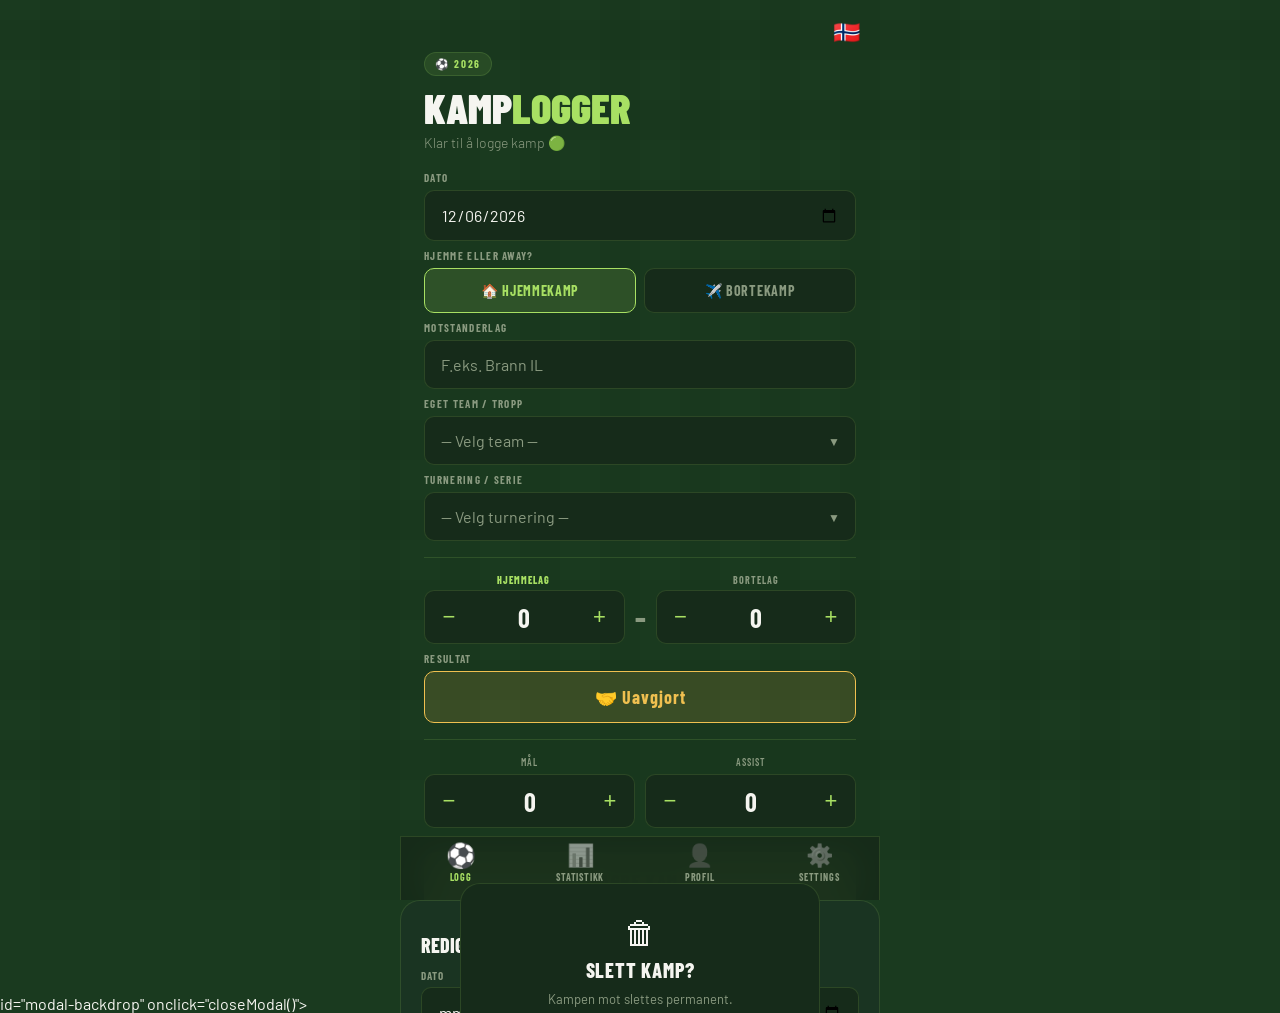
==== commit ca597f77: "Add files via upload" ====
--- a/index.html
+++ b/index.html
@@ -25,7 +25,7 @@
 
 <!-- ══════════════════════════════════ LOGG ══════════════════════════════════ -->
 <div class="screen active" id="screen-log">
-  <div class="header" style="position:relative;">
+  <div class="header">
     <div class="header-badge" id="log-badge">⚽ Sesong 2025</div>
     <button class="lang-flag-btn" id="lang-flag-btn-log" onclick="toggleLangPicker(this)" title="Change language"></button>
     <h1>Kamp<span>logger</span></h1>
@@ -37,7 +37,7 @@
   </div>
   <div class="form-body">
     <div class="form-section">
-      <label class="form-label" id="label-date">Dato</label>
+      <label class="form-label" id="label-date" for="date">Dato</label>
       <input type="date" id="date">
     </div>
     <div class="form-section">
@@ -48,7 +48,7 @@
       </div>
     </div>
     <div class="form-section">
-      <label class="form-label" id="label-opponent">Motstanderlag</label>
+      <label class="form-label" id="label-opponent" for="opponent">Motstanderlag</label>
       <input type="text" id="opponent" placeholder="F.eks. Brann IL" autocomplete="off">
     </div>
 
@@ -138,7 +138,7 @@
 
 <!-- ══════════════════════════════════ STATS ══════════════════════════════════ -->
 <div class="screen" id="screen-stats">
-  <div class="header" style="position:relative;">
+  <div class="header">
     <div class="header-badge">📊 Statistikk</div>
     <button class="lang-flag-btn" id="lang-flag-btn-stats" onclick="toggleLangPicker(this)" title="Change language"></button>
     <h1>Sesongen<span> 2025</span></h1>
@@ -159,7 +159,7 @@
       <div class="form-section">
         <div class="season-selector" id="season-selector"></div>
       </div>
-      <div class="form-section" style="margin-bottom:12px">
+      <div class="form-section team-filter-row">
         <div class="season-selector" id="team-filter-selector"></div>
       </div>
     </div>
@@ -171,7 +171,7 @@
 
 <!-- ══════════════════════════════════ PROFIL ══════════════════════════════════ -->
 <div class="screen" id="screen-profil">
-  <div class="header" style="position:relative;">
+  <div class="header">
     <div class="header-badge">👤 Profil</div>
     <button class="lang-flag-btn" id="lang-flag-btn-profil" onclick="toggleLangPicker(this)" title="Change language"></button>
     <h1>Min<span> profil</span></h1>
@@ -200,7 +200,7 @@
       <div class="profil-card-title">Spillerinfo</div>
       <div class="profil-field">
         <span class="profil-field-label">Navn</span>
-        <input class="profil-field-input" id="profil-name" type="text" placeholder="Fullt name" autocomplete="off" oninput="updateAvatar()">
+        <input class="profil-field-input" id="profil-name" type="text" placeholder="Fullt navn" autocomplete="off" oninput="updateAvatar()">
       </div>
       <div class="profil-field">
         <span class="profil-field-label">Klubb</span>
@@ -214,7 +214,7 @@
 
     <!-- Turnering liste -->
     <div class="profil-card">
-      <div class="profil-card-title">🏆 Mine tournaments / serier</div>
+      <div class="profil-card-title">🏆 Mine turneringer / serier</div>
       <div class="team-list" id="profile-tournament-list" style="margin-bottom:10px;"></div>
       <div class="add-team-row">
         <input class="add-team-input" id="profile-new-tournament" placeholder="Legg til turnering..." autocomplete="off" onkeydown="if(event.key==='Enter')addTournament()">
@@ -240,7 +240,7 @@
 <!-- ══════════════════════════════════ TAB BAR ══════════════════════════════════ -->
 <!-- ══════════════════ SETTINGS ══════════════════ -->
 <div class="screen" id="screen-settings">
-  <div class="header" style="position:relative;">
+  <div class="header">
     <div class="header-badge">⚙️ Innstillinger</div>
     <button class="lang-flag-btn" id="lang-flag-btn-settings" onclick="toggleLangPicker(this)" title="Change language"></button>
     <h1>Innstil<span>linger</span></h1>
@@ -268,9 +268,9 @@
       <div class="settings-section-title">⭐ Aktiv sesong</div>
       <div class="settings-desc">Forhåndsvalgt sesong i Logg og Statistikk.</div>
       <div class="settings-options" id="settings-aktiv-sesong-options"></div>
-      <div style="margin-top:10px;display:flex;gap:8px;align-items:center;">
-        <input id="settings-ny-sesong" type="text" style="flex:1;font-size:14px;padding:8px 12px;background:var(--card);border:1px solid var(--border);border-radius:8px;color:var(--white);font-family:'Barlow',sans-serif;outline:none;" placeholder="Legg til sesong (f.eks. 2027)">
-        <button onclick="addSeason()" style="padding:8px 16px;font-size:13px;font-family:'Barlow Condensed',sans-serif;font-weight:800;letter-spacing:0.05em;background:rgba(168,224,99,0.15);border:1px solid var(--lime);border-radius:8px;color:var(--lime);cursor:pointer;white-space:nowrap;">+ Legg til</button>
+      <div class="settings-add-season-row">
+        <input id="settings-ny-sesong" type="text" class="settings-add-season-input" placeholder="Legg til sesong (f.eks. 2027)">
+        <button onclick="addSeason()" class="settings-add-season-btn">+ Legg til</button>
       </div>
     </div>
 
@@ -284,7 +284,7 @@
       </div>
     </div>
 
-    <div style="height:24px;"></div>
+    <div class="settings-spacer"></div>
     <div class="settings-version">Athlytics Sport v0.1 · fotball</div>
   </div>
 </div>
@@ -304,7 +304,7 @@
   </button>
   <button class="tab-btn" id="tab-settings" onclick="switchTab('settings')">
     <span class="tab-icon">⚙️</span>
-    <span class="tab-label">Settings</span>
+    <span class="tab-label">Innstillinger</span>
   </button>
 </nav>
 
@@ -323,17 +323,13 @@
 </div>
 
 
-<script src="app.js"></script>
-
-
-<!-- ══════════════════════════════════ EDIT MODAL ══════════════════════════════════ -->
-<div class="modal-backdrop" id="modal-backdrop" onclick="closeModal()"></div>
+<!-- ══════════════════════════════════ EDIT MODAL ══════════════════════════════════ --> id="modal-backdrop" onclick="closeModal()"></div>
 <div class="modal-sheet" id="modal-sheet">
   <div class="modal-handle"></div>
   <div class="modal-title" id="modal-title">Rediger kamp</div>
   <div class="modal-body">
     <div class="modal-field">
-      <label class="modal-label">Dato</label>
+      <label class="modal-label" for="modal-dato">Dato</label>
       <input class="modal-input" type="date" id="modal-dato">
     </div>
     <div class="modal-field">
@@ -344,7 +340,7 @@
       </div>
     </div>
     <div class="modal-field">
-      <label class="modal-label">Motstanderlag</label>
+      <label class="modal-label" for="modal-motstander">Motstanderlag</label>
       <input class="modal-input" type="text" id="modal-motstander" autocomplete="off">
     </div>
     <div class="modal-field">
@@ -390,7 +386,7 @@
       </div>
     </div>
     <div class="modal-field">
-      <div style="display:grid;grid-template-columns:1fr 1fr;gap:10px">
+      <div class="modal-stats-grid">
         <div>
           <label class="modal-label">Mål</label>
           <div class="number-control">
@@ -416,5 +412,6 @@
   </div>
 </div>
 
+<script src="app.js"></script>
 </body>
 </html>
--- a/style.css
+++ b/style.css
@@ -364,9 +364,9 @@
   .opponent-search-badges { display: flex; gap: 4px; flex-wrap: wrap; align-items: center; }
 
   /* ── FASE 1.6: SLETT CONFIRM DIALOG ── */
-  .delete-confirm-backdrop { position: fixed; inset: 0; background: rgba(0,0,0,0.6); z-index: 300; opacity: 0; pointer-events: none; transition: opacity 0.2s; }
+  .delete-confirm-backdrop { position: fixed; inset: 0; background: rgba(0,0,0,0.6); z-index: 400; opacity: 0; pointer-events: none; transition: opacity 0.2s; }
   .delete-confirm-backdrop.open { opacity: 1; pointer-events: auto; }
-  .delete-confirm-dialog { position: fixed; left: 50%; bottom: -200px; transform: translateX(-50%); z-index: 301; background: var(--card); border: 1px solid var(--border); border-radius: 20px 20px 16px 16px; padding: 28px 24px 24px; width: min(360px, calc(100vw - 32px)); text-align: center; transition: bottom 0.28s cubic-bezier(0.34,1.56,0.64,1); }
+  .delete-confirm-dialog { position: fixed; left: 50%; bottom: -200px; transform: translateX(-50%); z-index: 401; background: var(--card); border: 1px solid var(--border); border-radius: 20px 20px 16px 16px; padding: 28px 24px 24px; width: min(360px, calc(100vw - 32px)); text-align: center; transition: bottom 0.28s cubic-bezier(0.34,1.56,0.64,1); }
   .delete-confirm-dialog.open { bottom: 24px; }
   .delete-confirm-icon { font-size: 32px; margin-bottom: 8px; }
   .delete-confirm-title { font-family: 'Barlow Condensed',sans-serif; font-size: 20px; font-weight: 800; letter-spacing: 0.04em; text-transform: uppercase; color: var(--white); margin-bottom: 8px; }
@@ -377,3 +377,12 @@
   .delete-confirm-cancel:active { background: rgba(255,255,255,0.05); }
   .delete-confirm-ok { flex: 1; padding: 13px; background: var(--danger); border: none; border-radius: 12px; color: #fff; font-family: 'Barlow Condensed',sans-serif; font-size: 15px; font-weight: 800; letter-spacing: 0.04em; text-transform: uppercase; cursor: pointer; }
   .delete-confirm-ok:active { background: #c04040; }
+
+  /* ── INLINE STYLE REPLACEMENTS (review cleanup) ── */
+  .header { position: relative; }
+  .settings-add-season-row { margin-top: 10px; display: flex; gap: 8px; align-items: center; }
+  .settings-add-season-input { flex: 1; font-size: 14px; padding: 8px 12px; background: var(--card); border: 1px solid var(--border); border-radius: 8px; color: var(--white); font-family: 'Barlow', sans-serif; outline: none; }
+  .settings-add-season-btn { padding: 8px 16px; font-size: 13px; font-family: 'Barlow Condensed', sans-serif; font-weight: 800; letter-spacing: 0.05em; background: rgba(168,224,99,0.15); border: 1px solid var(--lime); border-radius: 8px; color: var(--lime); cursor: pointer; white-space: nowrap; }
+  .settings-spacer { height: 24px; }
+  .team-filter-row { margin-bottom: 12px; }
+  .modal-stats-grid { display: grid; grid-template-columns: 1fr 1fr; gap: 10px; }
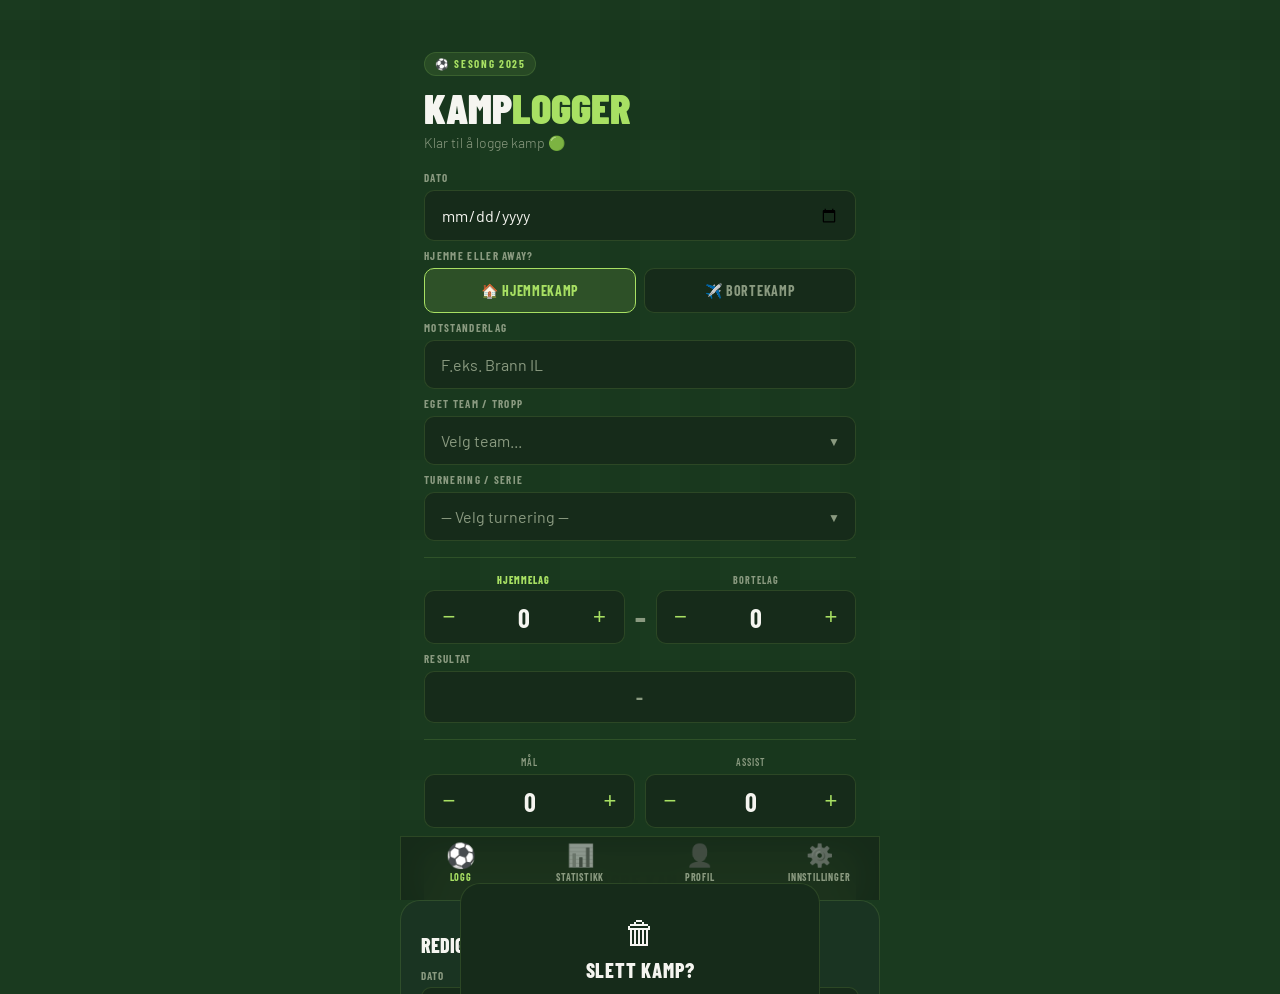
==== commit 1ae45d56: "Add files via upload First splitt" ====
--- a/index.html
+++ b/index.html
@@ -27,12 +27,12 @@
 <div class="screen active" id="screen-log">
   <div class="header">
     <div class="header-badge" id="log-badge">⚽ Sesong 2025</div>
-    <button class="lang-flag-btn" id="lang-flag-btn-log" onclick="toggleLangPicker(this)" title="Change language"></button>
+    <button class="lang-flag-btn" id="lang-flag-btn-log" data-action="toggleLangPicker" title="Change language"></button>
     <h1>Kamp<span>logger</span></h1>
     <p class="header-sub" id="log-sub">Klar til å logge kamp 🟢</p>
     <div class="lang-picker-dropdown" id="lang-picker-dropdown-log">
-      <button onclick="setLang('no')">🇳🇴 Norsk</button>
-      <button onclick="setLang('en')">🇬🇧 English</button>
+      <button data-action="setLang" data-lang="no">🇳🇴 Norsk</button>
+      <button data-action="setLang" data-lang="en">🇬🇧 English</button>
     </div>
   </div>
   <div class="form-body">
@@ -43,8 +43,8 @@
     <div class="form-section">
       <label class="form-label" id="label-matchType">Hjemme eller away?</label>
       <div class="toggle-row">
-        <button class="toggle-btn active" id="btn-home-toggle" onclick="setMatchType('hjemme')">🏠 Hjemmekamp</button>
-        <button class="toggle-btn" id="btn-away-toggle" onclick="setMatchType('away')">✈️ Bortekamp</button>
+        <button class="toggle-btn active" id="btn-home-toggle" data-action="setMatchType" data-match-type="hjemme">🏠 Hjemmekamp</button>
+        <button class="toggle-btn" id="btn-away-toggle" data-action="setMatchType" data-match-type="away">✈️ Bortekamp</button>
       </div>
     </div>
     <div class="form-section">
@@ -56,15 +56,15 @@
     <div class="form-section">
       <label class="form-label" id="label-egetlag">Eget team / tropp</label>
       <div class="team-selector-wrap">
-        <div class="team-selected" id="team-selected" onclick="toggleTeamDropdown()">
+        <div class="team-selected" id="team-selected" data-action="toggleTeamDropdown">
           <span class="team-selected-text placeholder" id="team-selected-text">Velg team...</span>
           <span class="team-chevron" id="team-chevron">▼</span>
         </div>
         <div class="team-dropdown" id="team-dropdown">
           <div id="team-options-list"></div>
           <div class="team-new-row" id="team-new-row">
-            <input class="team-new-input" id="team-new-input" placeholder="Navn på nytt team..." onkeydown="if(event.key==='Enter')saveNewTeamFromDropdown()">
-            <button class="team-new-save" onclick="saveNewTeamFromDropdown()">Legg til</button>
+            <input class="team-new-input" id="team-new-input" placeholder="Navn på nytt team...">
+            <button class="team-new-save" data-action="saveNewTeamFromDropdown">Legg til</button>
           </div>
         </div>
       </div>
@@ -73,15 +73,15 @@
     <div class="form-section">
       <label class="form-label" id="label-turnering">Turnering / serie</label>
       <div class="team-selector-wrap" id="tournament-selector-wrap">
-        <div class="team-selected" onclick="toggleTournamentDropdown()">
+        <div class="team-selected" data-action="toggleTournamentDropdown">
           <span class="team-selected-text placeholder" id="tournament-selected-text">— Velg turnering —</span>
           <span class="team-chevron" id="tournament-chevron">▼</span>
         </div>
         <div class="team-dropdown" id="tournament-dropdown">
           <div id="tournament-options-list"></div>
           <div class="team-new-row" id="tournament-new-row">
-            <input class="team-new-input" id="tournament-new-input" placeholder="Navn på turnering..." onkeydown="if(event.key==='Enter')saveNewTournamentFromDropdown()">
-            <button class="team-new-save" onclick="saveNewTournamentFromDropdown()">Legg til</button>
+            <input class="team-new-input" id="tournament-new-input" placeholder="Navn på turnering...">
+            <button class="team-new-save" data-action="saveNewTournamentFromDropdown">Legg til</button>
           </div>
         </div>
       </div>
@@ -95,15 +95,15 @@
       </div>
       <div class="score-row">
         <div class="number-control">
-          <button class="num-btn" onclick="adjust('home',-1)">−</button>
+          <button class="num-btn" data-action="adjust" data-type="home" data-delta="-1">−</button>
           <span class="num-display" id="home-display">0</span>
-          <button class="num-btn" onclick="adjust('home',1)">+</button>
+          <button class="num-btn" data-action="adjust" data-type="home" data-delta="1">+</button>
         </div>
         <span class="score-separator">–</span>
         <div class="number-control">
-          <button class="num-btn" onclick="adjust('away',-1)">−</button>
+          <button class="num-btn" data-action="adjust" data-type="away" data-delta="-1">−</button>
           <span class="num-display" id="away-display">0</span>
-          <button class="num-btn" onclick="adjust('away',1)">+</button>
+          <button class="num-btn" data-action="adjust" data-type="away" data-delta="1">+</button>
         </div>
       </div>
     </div>
@@ -117,22 +117,22 @@
         <div>
           <span class="num-label" id="label-goals">Mål</span>
           <div class="number-control">
-            <button class="num-btn" onclick="adjust('goals',-1)">−</button>
+            <button class="num-btn" data-action="adjust" data-type="goals" data-delta="-1">−</button>
             <span class="num-display" id="goals-display">0</span>
-            <button class="num-btn" onclick="adjust('goals',1)">+</button>
+            <button class="num-btn" data-action="adjust" data-type="goals" data-delta="1">+</button>
           </div>
         </div>
         <div>
           <span class="num-label" id="label-assist">Assist</span>
           <div class="number-control">
-            <button class="num-btn" onclick="adjust('assist',-1)">−</button>
+            <button class="num-btn" data-action="adjust" data-type="assist" data-delta="-1">−</button>
             <span class="num-display" id="assist-display">0</span>
-            <button class="num-btn" onclick="adjust('assist',1)">+</button>
-          </div>
-        </div>
-      </div>
-    </div>
-    <button class="submit-btn" id="submit-btn" onclick="saveMatch()">Lagre kamp</button>
+            <button class="num-btn" data-action="adjust" data-type="assist" data-delta="1">+</button>
+          </div>
+        </div>
+      </div>
+    </div>
+    <button class="submit-btn" id="submit-btn" data-action="saveMatch">Lagre kamp</button>
   </div>
 </div>
 
@@ -140,19 +140,19 @@
 <div class="screen" id="screen-stats">
   <div class="header">
     <div class="header-badge">📊 Statistikk</div>
-    <button class="lang-flag-btn" id="lang-flag-btn-stats" onclick="toggleLangPicker(this)" title="Change language"></button>
+    <button class="lang-flag-btn" id="lang-flag-btn-stats" data-action="toggleLangPicker" title="Change language"></button>
     <h1>Sesongen<span> 2025</span></h1>
     <p class="header-sub" id="stats-sub">Laster data...</p>
     <div class="lang-picker-dropdown" id="lang-picker-dropdown-stats">
-      <button onclick="setLang('no')">🇳🇴 Norsk</button>
-      <button onclick="setLang('en')">🇬🇧 English</button>
+      <button data-action="setLang" data-lang="no">🇳🇴 Norsk</button>
+      <button data-action="setLang" data-lang="en">🇬🇧 English</button>
     </div>
   </div>
   <div class="stats-body">
     <div class="form-section">
       <div class="stats-view-toggle" id="stats-view-toggle">
-        <button class="stats-view-btn active" id="stats-view-btn-overview" onclick="switchStatsView('overview')">Oversikt</button>
-        <button class="stats-view-btn" id="stats-view-btn-analyse" onclick="switchStatsView('analyse')">Analyse <span class="premium-star">⭐</span></button>
+        <button class="stats-view-btn active" id="stats-view-btn-overview" data-action="switchStatsView" data-view="overview">Oversikt</button>
+        <button class="stats-view-btn" id="stats-view-btn-analyse" data-action="switchStatsView" data-view="analyse">Analyse <span class="premium-star">⭐</span></button>
       </div>
     </div>
     <div id="stats-filters">
@@ -173,12 +173,12 @@
 <div class="screen" id="screen-profil">
   <div class="header">
     <div class="header-badge">👤 Profil</div>
-    <button class="lang-flag-btn" id="lang-flag-btn-profil" onclick="toggleLangPicker(this)" title="Change language"></button>
+    <button class="lang-flag-btn" id="lang-flag-btn-profil" data-action="toggleLangPicker" title="Change language"></button>
     <h1>Min<span> profil</span></h1>
     <p class="header-sub" id="profil-sub">Innstillinger og team</p>
     <div class="lang-picker-dropdown" id="lang-picker-dropdown-profil">
-      <button onclick="setLang('no')">🇳🇴 Norsk</button>
-      <button onclick="setLang('en')">🇬🇧 English</button>
+      <button data-action="setLang" data-lang="no">🇳🇴 Norsk</button>
+      <button data-action="setLang" data-lang="en">🇬🇧 English</button>
     </div>
   </div>
   <div class="profil-body">
@@ -189,7 +189,7 @@
         <img id="avatar-img" src="" alt="" style="display:none;width:100%;height:100%;object-fit:cover;border-radius:50%;">
         <span id="avatar-emoji">⚽</span>
       </div>
-      <input type="file" id="avatar-upload" accept="image/*" style="display:none" onchange="uploadImage(this)">
+      <input type="file" id="avatar-upload" accept="image/*" style="display:none" onchange="window._uploadImage(this)">
       <div class="avatar-upload-hint" id="avatar-upload-hint">Trykk for å laste opp bilde</div>
       <div class="avatar-name" id="avatar-name">–</div>
       <div class="avatar-club" id="avatar-club">–</div>
@@ -200,11 +200,11 @@
       <div class="profil-card-title">Spillerinfo</div>
       <div class="profil-field">
         <span class="profil-field-label">Navn</span>
-        <input class="profil-field-input" id="profil-name" type="text" placeholder="Fullt navn" autocomplete="off" oninput="updateAvatar()">
+        <input class="profil-field-input" id="profil-name" type="text" placeholder="Fullt navn" autocomplete="off" data-action="updateAvatar">
       </div>
       <div class="profil-field">
         <span class="profil-field-label">Klubb</span>
-        <input class="profil-field-input" id="profil-club" type="text" placeholder="F.eks. Stabæk" autocomplete="off" oninput="updateAvatar()">
+        <input class="profil-field-input" id="profil-club" type="text" placeholder="F.eks. Stabæk" autocomplete="off" data-action="updateAvatar">
       </div>
       <div class="profil-field">
         <span class="profil-field-label">Posisjon</span>
@@ -217,8 +217,8 @@
       <div class="profil-card-title">🏆 Mine turneringer / serier</div>
       <div class="team-list" id="profile-tournament-list" style="margin-bottom:10px;"></div>
       <div class="add-team-row">
-        <input class="add-team-input" id="profile-new-tournament" placeholder="Legg til turnering..." autocomplete="off" onkeydown="if(event.key==='Enter')addTournament()">
-        <button class="add-team-btn" onclick="addTournament()">＋</button>
+        <input class="add-team-input" id="profile-new-tournament" placeholder="Legg til turnering..." autocomplete="off">
+        <button class="add-team-btn" data-action="addTournament">＋</button>
       </div>
     </div>
 
@@ -227,12 +227,12 @@
       <div class="profil-card-title">Mine team / tropper</div>
       <div class="team-list" id="profile-team-list"></div>
       <div class="add-team-row">
-        <input class="add-team-input" id="profile-team-input" placeholder="Legg til team..." onkeydown="if(event.key==='Enter')addTeamFromProfile()">
-        <button class="add-team-btn" onclick="addTeamFromProfile()">＋</button>
-      </div>
-    </div>
-
-    <button class="profil-save-btn" onclick="saveProfile()">Lagre profil</button>
+        <input class="add-team-input" id="profile-team-input" placeholder="Legg til team...">
+        <button class="add-team-btn" data-action="addTeamFromProfile">＋</button>
+      </div>
+    </div>
+
+    <button class="profil-save-btn" data-action="saveProfile">Lagre profil</button>
     <div class="profil-saved" id="profil-saved">✓ Lagret</div>
   </div>
 </div>
@@ -242,15 +242,21 @@
 <div class="screen" id="screen-settings">
   <div class="header">
     <div class="header-badge">⚙️ Innstillinger</div>
-    <button class="lang-flag-btn" id="lang-flag-btn-settings" onclick="toggleLangPicker(this)" title="Change language"></button>
+    <button class="lang-flag-btn" id="lang-flag-btn-settings" data-action="toggleLangPicker" title="Change language"></button>
     <h1>Innstil<span>linger</span></h1>
     <p class="header-sub" id="settings-sub">Tilpass Athlytics Sport</p>
     <div class="lang-picker-dropdown" id="lang-picker-dropdown-settings">
-      <button onclick="setLang('no')">🇳🇴 Norsk</button>
-      <button onclick="setLang('en')">🇬🇧 English</button>
+      <button data-action="setLang" data-lang="no">🇳🇴 Norsk</button>
+      <button data-action="setLang" data-lang="en">🇬🇧 English</button>
     </div>
   </div>
   <div class="pad">
+
+    <div class="settings-section">
+      <div class="settings-section-title" id="st-lang-title">🌍 Språk</div>
+      <div class="settings-desc" id="st-lang-desc">Velg språk for appen.</div>
+      <div class="settings-options" id="settings-lang-options"></div>
+    </div>
 
     <div class="settings-section">
       <div class="settings-section-title">🏅 Sport</div>
@@ -270,7 +276,7 @@
       <div class="settings-options" id="settings-aktiv-sesong-options"></div>
       <div class="settings-add-season-row">
         <input id="settings-ny-sesong" type="text" class="settings-add-season-input" placeholder="Legg til sesong (f.eks. 2027)">
-        <button onclick="addSeason()" class="settings-add-season-btn">+ Legg til</button>
+        <button data-action="addSeason" class="settings-add-season-btn">+ Legg til</button>
       </div>
     </div>
 
@@ -279,8 +285,8 @@
       <div class="export-title">📤 Eksporter data</div>
       <div class="export-desc">Last ned kamphistorikken din som CSV eller PDF-rapport. Tilgjengelig for Pro-brukere.</div>
       <div class="export-btns">
-        <button class="export-btn" onclick="exportCSV()">📊 Last ned CSV</button>
-        <button class="export-btn pdf-btn" onclick="exportPDF()">📄 Last ned PDF</button>
+        <button class="export-btn" data-action="exportCSV">📊 Last ned CSV</button>
+        <button class="export-btn pdf-btn" data-action="exportPDF">📄 Last ned PDF</button>
       </div>
     </div>
 
@@ -290,19 +296,19 @@
 </div>
 
 <nav class="tab-bar">
-  <button class="tab-btn active" id="tab-log" onclick="switchTab('log')">
+  <button class="tab-btn active" id="tab-log" data-action="switchTab" data-tab="log">
     <span class="tab-icon">⚽</span>
     <span class="tab-label">Logg</span>
   </button>
-  <button class="tab-btn" id="tab-stats" onclick="switchTab('stats')">
+  <button class="tab-btn" id="tab-stats" data-action="switchTab" data-tab="stats">
     <span class="tab-icon">📊</span>
     <span class="tab-label">Statistikk</span>
   </button>
-  <button class="tab-btn" id="tab-profil" onclick="switchTab('profil')">
+  <button class="tab-btn" id="tab-profil" data-action="switchTab" data-tab="profil">
     <span class="tab-icon">👤</span>
     <span class="tab-label">Profil</span>
   </button>
-  <button class="tab-btn" id="tab-settings" onclick="switchTab('settings')">
+  <button class="tab-btn" id="tab-settings" data-action="switchTab" data-tab="settings">
     <span class="tab-icon">⚙️</span>
     <span class="tab-label">Innstillinger</span>
   </button>
@@ -311,19 +317,19 @@
 <div class="toast" id="toast"></div>
 
 <!-- Delete confirm dialog -->
-<div class="delete-confirm-backdrop" id="delete-confirm-backdrop" onclick="cancelDeleteMatch()"></div>
+<div class="delete-confirm-backdrop" id="delete-confirm-backdrop" data-action="cancelDeleteMatch"></div>
 <div class="delete-confirm-dialog" id="delete-confirm-dialog">
   <div class="delete-confirm-icon">🗑</div>
   <div class="delete-confirm-title">Slett kamp?</div>
   <div class="delete-confirm-sub">Kampen mot <strong id="delete-confirm-name"></strong> slettes permanent.</div>
   <div class="delete-confirm-actions">
-    <button class="delete-confirm-cancel" onclick="cancelDeleteMatch()">Avbryt</button>
-    <button class="delete-confirm-ok" onclick="confirmDeleteMatch()">Slett</button>
-  </div>
-</div>
-
-
-<!-- ══════════════════════════════════ EDIT MODAL ══════════════════════════════════ --> id="modal-backdrop" onclick="closeModal()"></div>
+    <button class="delete-confirm-cancel" data-action="cancelDeleteMatch">Avbryt</button>
+    <button class="delete-confirm-ok" data-action="confirmDeleteMatch">Slett</button>
+  </div>
+</div>
+
+<!-- ══════════════════════════════════ EDIT MODAL ══════════════════════════════════ -->
+<div class="modal-backdrop" id="modal-backdrop" data-action="closeModal"></div>
 <div class="modal-sheet" id="modal-sheet">
   <div class="modal-handle"></div>
   <div class="modal-title" id="modal-title">Rediger kamp</div>
@@ -335,8 +341,8 @@
     <div class="modal-field">
       <label class="modal-label">Hjemme / Borte</label>
       <div class="toggle-row">
-        <button class="toggle-btn" id="modal-btn-home" onclick="setModalMatchType('hjemme')">🏠 Hjemmekamp</button>
-        <button class="toggle-btn" id="modal-btn-away" onclick="setModalMatchType('away')">✈️ Bortekamp</button>
+        <button class="toggle-btn" id="modal-btn-home" data-action="setModalMatchType" data-match-type="hjemme">🏠 Hjemmekamp</button>
+        <button class="toggle-btn" id="modal-btn-away" data-action="setModalMatchType" data-match-type="away">✈️ Bortekamp</button>
       </div>
     </div>
     <div class="modal-field">
@@ -346,7 +352,7 @@
     <div class="modal-field">
       <label class="modal-label">Eget team</label>
       <div class="team-selector-wrap">
-        <div class="team-selected" onclick="toggleModalTeamDropdown()">
+        <div class="team-selected" data-action="toggleModalTeamDropdown">
           <span class="team-selected-text placeholder" id="modal-own-team-text">Velg team...</span>
           <span class="team-chevron" id="modal-team-chevron">▼</span>
         </div>
@@ -359,7 +365,7 @@
     <div class="modal-field">
       <label class="modal-label">Turnering</label>
       <div class="team-selector-wrap">
-        <div class="team-selected" onclick="toggleModalTournamentDropdown()">
+        <div class="team-selected" data-action="toggleModalTournamentDropdown">
           <span class="team-selected-text placeholder" id="modal-tournament-text">Velg turnering...</span>
           <span class="team-chevron" id="modal-tournament-chevron">▼</span>
         </div>
@@ -373,15 +379,15 @@
       <label class="modal-label">Score</label>
       <div class="modal-score-row">
         <div class="number-control">
-          <button class="num-btn" onclick="modalAdjust('home',-1)">−</button>
+          <button class="num-btn" data-action="modalAdjust" data-type="home" data-delta="-1">−</button>
           <span class="num-display" id="modal-home">0</span>
-          <button class="num-btn" onclick="modalAdjust('home',1)">+</button>
+          <button class="num-btn" data-action="modalAdjust" data-type="home" data-delta="1">+</button>
         </div>
         <span class="score-separator">–</span>
         <div class="number-control">
-          <button class="num-btn" onclick="modalAdjust('away',-1)">−</button>
+          <button class="num-btn" data-action="modalAdjust" data-type="away" data-delta="-1">−</button>
           <span class="num-display" id="modal-away">0</span>
-          <button class="num-btn" onclick="modalAdjust('away',1)">+</button>
+          <button class="num-btn" data-action="modalAdjust" data-type="away" data-delta="1">+</button>
         </div>
       </div>
     </div>
@@ -390,28 +396,28 @@
         <div>
           <label class="modal-label">Mål</label>
           <div class="number-control">
-            <button class="num-btn" onclick="modalAdjust('goals',-1)">−</button>
+            <button class="num-btn" data-action="modalAdjust" data-type="goals" data-delta="-1">−</button>
             <span class="num-display" id="modal-goals">0</span>
-            <button class="num-btn" onclick="modalAdjust('goals',1)">+</button>
+            <button class="num-btn" data-action="modalAdjust" data-type="goals" data-delta="1">+</button>
           </div>
         </div>
         <div>
           <label class="modal-label">Assist</label>
           <div class="number-control">
-            <button class="num-btn" onclick="modalAdjust('assist',-1)">−</button>
+            <button class="num-btn" data-action="modalAdjust" data-type="assist" data-delta="-1">−</button>
             <span class="num-display" id="modal-assist">0</span>
-            <button class="num-btn" onclick="modalAdjust('assist',1)">+</button>
+            <button class="num-btn" data-action="modalAdjust" data-type="assist" data-delta="1">+</button>
           </div>
         </div>
       </div>
     </div>
   </div>
   <div class="modal-actions">
-    <button class="modal-del-btn" onclick="deleteMatch()">🗑 Slett</button>
-    <button class="modal-save-btn" onclick="saveEditedMatch()">Lagre endringer</button>
-  </div>
-</div>
-
-<script src="app.js"></script>
+    <button class="modal-del-btn" data-action="deleteMatch">🗑 Slett</button>
+    <button class="modal-save-btn" data-action="saveEditedMatch">Lagre endringer</button>
+  </div>
+</div>
+
+<script type="module" src="js/main.js"></script>
 </body>
-</html>+</html>
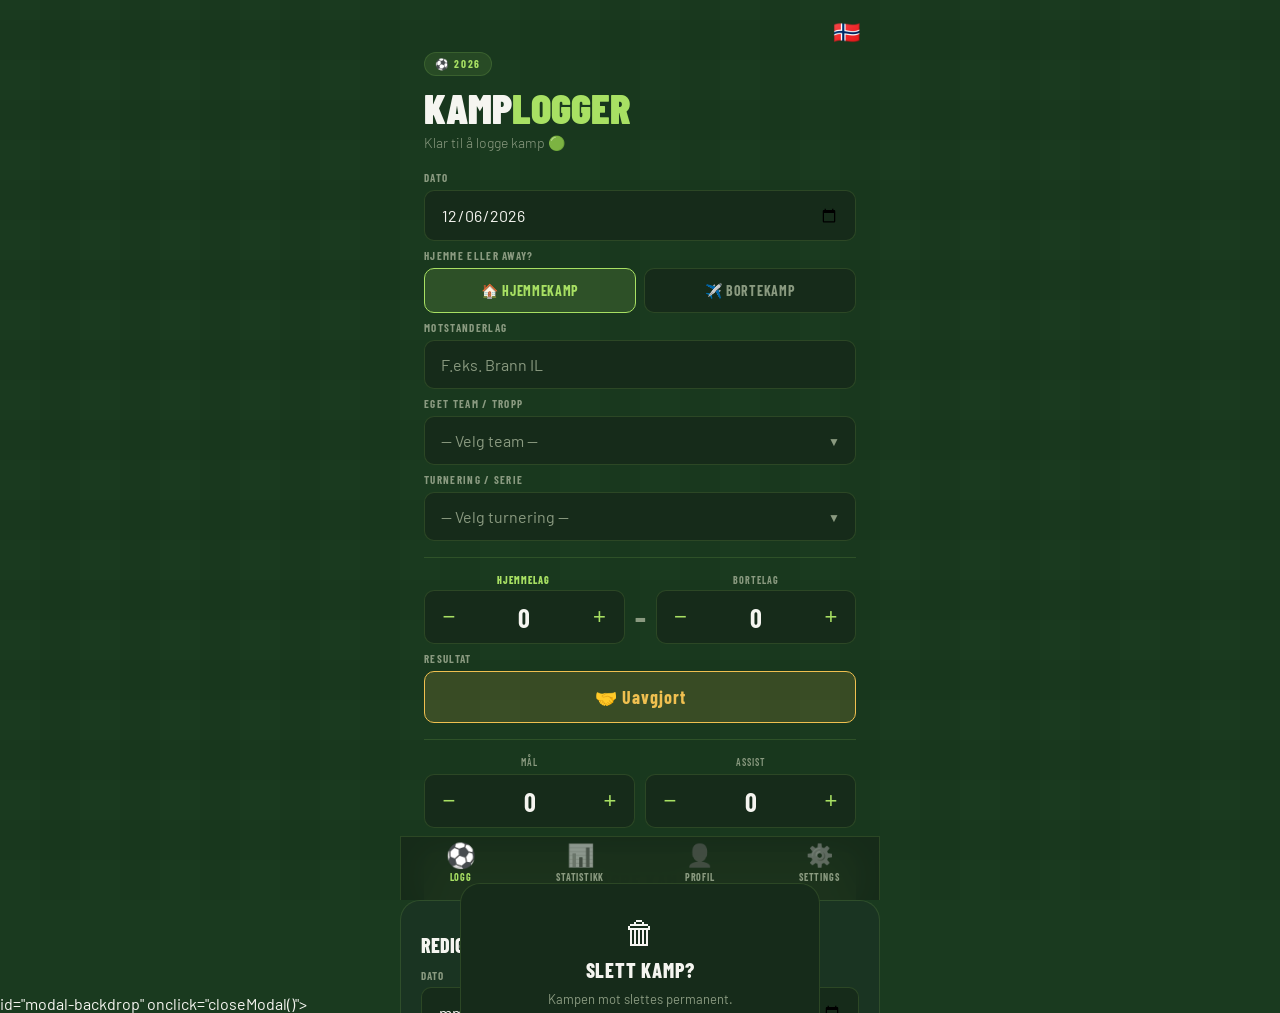
==== commit f2237a1f: "Add files via upload" ====
--- a/index.html
+++ b/index.html
@@ -27,12 +27,12 @@
 <div class="screen active" id="screen-log">
   <div class="header">
     <div class="header-badge" id="log-badge">⚽ Sesong 2025</div>
-    <button class="lang-flag-btn" id="lang-flag-btn-log" data-action="toggleLangPicker" title="Change language"></button>
+    <button class="lang-flag-btn" id="lang-flag-btn-log" onclick="toggleLangPicker(this)" title="Change language"></button>
     <h1>Kamp<span>logger</span></h1>
     <p class="header-sub" id="log-sub">Klar til å logge kamp 🟢</p>
     <div class="lang-picker-dropdown" id="lang-picker-dropdown-log">
-      <button data-action="setLang" data-lang="no">🇳🇴 Norsk</button>
-      <button data-action="setLang" data-lang="en">🇬🇧 English</button>
+      <button onclick="setLang('no')">🇳🇴 Norsk</button>
+      <button onclick="setLang('en')">🇬🇧 English</button>
     </div>
   </div>
   <div class="form-body">
@@ -43,8 +43,8 @@
     <div class="form-section">
       <label class="form-label" id="label-matchType">Hjemme eller away?</label>
       <div class="toggle-row">
-        <button class="toggle-btn active" id="btn-home-toggle" data-action="setMatchType" data-match-type="hjemme">🏠 Hjemmekamp</button>
-        <button class="toggle-btn" id="btn-away-toggle" data-action="setMatchType" data-match-type="away">✈️ Bortekamp</button>
+        <button class="toggle-btn active" id="btn-home-toggle" onclick="setMatchType('hjemme')">🏠 Hjemmekamp</button>
+        <button class="toggle-btn" id="btn-away-toggle" onclick="setMatchType('away')">✈️ Bortekamp</button>
       </div>
     </div>
     <div class="form-section">
@@ -56,15 +56,15 @@
     <div class="form-section">
       <label class="form-label" id="label-egetlag">Eget team / tropp</label>
       <div class="team-selector-wrap">
-        <div class="team-selected" id="team-selected" data-action="toggleTeamDropdown">
+        <div class="team-selected" id="team-selected" onclick="toggleTeamDropdown()">
           <span class="team-selected-text placeholder" id="team-selected-text">Velg team...</span>
           <span class="team-chevron" id="team-chevron">▼</span>
         </div>
         <div class="team-dropdown" id="team-dropdown">
           <div id="team-options-list"></div>
           <div class="team-new-row" id="team-new-row">
-            <input class="team-new-input" id="team-new-input" placeholder="Navn på nytt team...">
-            <button class="team-new-save" data-action="saveNewTeamFromDropdown">Legg til</button>
+            <input class="team-new-input" id="team-new-input" placeholder="Navn på nytt team..." onkeydown="if(event.key==='Enter')saveNewTeamFromDropdown()">
+            <button class="team-new-save" onclick="saveNewTeamFromDropdown()">Legg til</button>
           </div>
         </div>
       </div>
@@ -73,15 +73,15 @@
     <div class="form-section">
       <label class="form-label" id="label-turnering">Turnering / serie</label>
       <div class="team-selector-wrap" id="tournament-selector-wrap">
-        <div class="team-selected" data-action="toggleTournamentDropdown">
+        <div class="team-selected" onclick="toggleTournamentDropdown()">
           <span class="team-selected-text placeholder" id="tournament-selected-text">— Velg turnering —</span>
           <span class="team-chevron" id="tournament-chevron">▼</span>
         </div>
         <div class="team-dropdown" id="tournament-dropdown">
           <div id="tournament-options-list"></div>
           <div class="team-new-row" id="tournament-new-row">
-            <input class="team-new-input" id="tournament-new-input" placeholder="Navn på turnering...">
-            <button class="team-new-save" data-action="saveNewTournamentFromDropdown">Legg til</button>
+            <input class="team-new-input" id="tournament-new-input" placeholder="Navn på turnering..." onkeydown="if(event.key==='Enter')saveNewTournamentFromDropdown()">
+            <button class="team-new-save" onclick="saveNewTournamentFromDropdown()">Legg til</button>
           </div>
         </div>
       </div>
@@ -95,15 +95,15 @@
       </div>
       <div class="score-row">
         <div class="number-control">
-          <button class="num-btn" data-action="adjust" data-type="home" data-delta="-1">−</button>
+          <button class="num-btn" onclick="adjust('home',-1)">−</button>
           <span class="num-display" id="home-display">0</span>
-          <button class="num-btn" data-action="adjust" data-type="home" data-delta="1">+</button>
+          <button class="num-btn" onclick="adjust('home',1)">+</button>
         </div>
         <span class="score-separator">–</span>
         <div class="number-control">
-          <button class="num-btn" data-action="adjust" data-type="away" data-delta="-1">−</button>
+          <button class="num-btn" onclick="adjust('away',-1)">−</button>
           <span class="num-display" id="away-display">0</span>
-          <button class="num-btn" data-action="adjust" data-type="away" data-delta="1">+</button>
+          <button class="num-btn" onclick="adjust('away',1)">+</button>
         </div>
       </div>
     </div>
@@ -117,22 +117,22 @@
         <div>
           <span class="num-label" id="label-goals">Mål</span>
           <div class="number-control">
-            <button class="num-btn" data-action="adjust" data-type="goals" data-delta="-1">−</button>
+            <button class="num-btn" onclick="adjust('goals',-1)">−</button>
             <span class="num-display" id="goals-display">0</span>
-            <button class="num-btn" data-action="adjust" data-type="goals" data-delta="1">+</button>
+            <button class="num-btn" onclick="adjust('goals',1)">+</button>
           </div>
         </div>
         <div>
           <span class="num-label" id="label-assist">Assist</span>
           <div class="number-control">
-            <button class="num-btn" data-action="adjust" data-type="assist" data-delta="-1">−</button>
+            <button class="num-btn" onclick="adjust('assist',-1)">−</button>
             <span class="num-display" id="assist-display">0</span>
-            <button class="num-btn" data-action="adjust" data-type="assist" data-delta="1">+</button>
-          </div>
-        </div>
-      </div>
-    </div>
-    <button class="submit-btn" id="submit-btn" data-action="saveMatch">Lagre kamp</button>
+            <button class="num-btn" onclick="adjust('assist',1)">+</button>
+          </div>
+        </div>
+      </div>
+    </div>
+    <button class="submit-btn" id="submit-btn" onclick="saveMatch()">Lagre kamp</button>
   </div>
 </div>
 
@@ -140,19 +140,19 @@
 <div class="screen" id="screen-stats">
   <div class="header">
     <div class="header-badge">📊 Statistikk</div>
-    <button class="lang-flag-btn" id="lang-flag-btn-stats" data-action="toggleLangPicker" title="Change language"></button>
+    <button class="lang-flag-btn" id="lang-flag-btn-stats" onclick="toggleLangPicker(this)" title="Change language"></button>
     <h1>Sesongen<span> 2025</span></h1>
     <p class="header-sub" id="stats-sub">Laster data...</p>
     <div class="lang-picker-dropdown" id="lang-picker-dropdown-stats">
-      <button data-action="setLang" data-lang="no">🇳🇴 Norsk</button>
-      <button data-action="setLang" data-lang="en">🇬🇧 English</button>
+      <button onclick="setLang('no')">🇳🇴 Norsk</button>
+      <button onclick="setLang('en')">🇬🇧 English</button>
     </div>
   </div>
   <div class="stats-body">
     <div class="form-section">
       <div class="stats-view-toggle" id="stats-view-toggle">
-        <button class="stats-view-btn active" id="stats-view-btn-overview" data-action="switchStatsView" data-view="overview">Oversikt</button>
-        <button class="stats-view-btn" id="stats-view-btn-analyse" data-action="switchStatsView" data-view="analyse">Analyse <span class="premium-star">⭐</span></button>
+        <button class="stats-view-btn active" id="stats-view-btn-overview" onclick="switchStatsView('overview')">Oversikt</button>
+        <button class="stats-view-btn" id="stats-view-btn-analyse" onclick="switchStatsView('analyse')">Analyse <span class="premium-star">⭐</span></button>
       </div>
     </div>
     <div id="stats-filters">
@@ -173,12 +173,12 @@
 <div class="screen" id="screen-profil">
   <div class="header">
     <div class="header-badge">👤 Profil</div>
-    <button class="lang-flag-btn" id="lang-flag-btn-profil" data-action="toggleLangPicker" title="Change language"></button>
+    <button class="lang-flag-btn" id="lang-flag-btn-profil" onclick="toggleLangPicker(this)" title="Change language"></button>
     <h1>Min<span> profil</span></h1>
     <p class="header-sub" id="profil-sub">Innstillinger og team</p>
     <div class="lang-picker-dropdown" id="lang-picker-dropdown-profil">
-      <button data-action="setLang" data-lang="no">🇳🇴 Norsk</button>
-      <button data-action="setLang" data-lang="en">🇬🇧 English</button>
+      <button onclick="setLang('no')">🇳🇴 Norsk</button>
+      <button onclick="setLang('en')">🇬🇧 English</button>
     </div>
   </div>
   <div class="profil-body">
@@ -189,7 +189,7 @@
         <img id="avatar-img" src="" alt="" style="display:none;width:100%;height:100%;object-fit:cover;border-radius:50%;">
         <span id="avatar-emoji">⚽</span>
       </div>
-      <input type="file" id="avatar-upload" accept="image/*" style="display:none" onchange="window._uploadImage(this)">
+      <input type="file" id="avatar-upload" accept="image/*" style="display:none" onchange="uploadImage(this)">
       <div class="avatar-upload-hint" id="avatar-upload-hint">Trykk for å laste opp bilde</div>
       <div class="avatar-name" id="avatar-name">–</div>
       <div class="avatar-club" id="avatar-club">–</div>
@@ -200,11 +200,11 @@
       <div class="profil-card-title">Spillerinfo</div>
       <div class="profil-field">
         <span class="profil-field-label">Navn</span>
-        <input class="profil-field-input" id="profil-name" type="text" placeholder="Fullt navn" autocomplete="off" data-action="updateAvatar">
+        <input class="profil-field-input" id="profil-name" type="text" placeholder="Fullt navn" autocomplete="off" oninput="updateAvatar()">
       </div>
       <div class="profil-field">
         <span class="profil-field-label">Klubb</span>
-        <input class="profil-field-input" id="profil-club" type="text" placeholder="F.eks. Stabæk" autocomplete="off" data-action="updateAvatar">
+        <input class="profil-field-input" id="profil-club" type="text" placeholder="F.eks. Stabæk" autocomplete="off" oninput="updateAvatar()">
       </div>
       <div class="profil-field">
         <span class="profil-field-label">Posisjon</span>
@@ -217,8 +217,8 @@
       <div class="profil-card-title">🏆 Mine turneringer / serier</div>
       <div class="team-list" id="profile-tournament-list" style="margin-bottom:10px;"></div>
       <div class="add-team-row">
-        <input class="add-team-input" id="profile-new-tournament" placeholder="Legg til turnering..." autocomplete="off">
-        <button class="add-team-btn" data-action="addTournament">＋</button>
+        <input class="add-team-input" id="profile-new-tournament" placeholder="Legg til turnering..." autocomplete="off" onkeydown="if(event.key==='Enter')addTournament()">
+        <button class="add-team-btn" onclick="addTournament()">＋</button>
       </div>
     </div>
 
@@ -227,12 +227,12 @@
       <div class="profil-card-title">Mine team / tropper</div>
       <div class="team-list" id="profile-team-list"></div>
       <div class="add-team-row">
-        <input class="add-team-input" id="profile-team-input" placeholder="Legg til team...">
-        <button class="add-team-btn" data-action="addTeamFromProfile">＋</button>
-      </div>
-    </div>
-
-    <button class="profil-save-btn" data-action="saveProfile">Lagre profil</button>
+        <input class="add-team-input" id="profile-team-input" placeholder="Legg til team..." onkeydown="if(event.key==='Enter')addTeamFromProfile()">
+        <button class="add-team-btn" onclick="addTeamFromProfile()">＋</button>
+      </div>
+    </div>
+
+    <button class="profil-save-btn" onclick="saveProfile()">Lagre profil</button>
     <div class="profil-saved" id="profil-saved">✓ Lagret</div>
   </div>
 </div>
@@ -242,21 +242,15 @@
 <div class="screen" id="screen-settings">
   <div class="header">
     <div class="header-badge">⚙️ Innstillinger</div>
-    <button class="lang-flag-btn" id="lang-flag-btn-settings" data-action="toggleLangPicker" title="Change language"></button>
+    <button class="lang-flag-btn" id="lang-flag-btn-settings" onclick="toggleLangPicker(this)" title="Change language"></button>
     <h1>Innstil<span>linger</span></h1>
     <p class="header-sub" id="settings-sub">Tilpass Athlytics Sport</p>
     <div class="lang-picker-dropdown" id="lang-picker-dropdown-settings">
-      <button data-action="setLang" data-lang="no">🇳🇴 Norsk</button>
-      <button data-action="setLang" data-lang="en">🇬🇧 English</button>
+      <button onclick="setLang('no')">🇳🇴 Norsk</button>
+      <button onclick="setLang('en')">🇬🇧 English</button>
     </div>
   </div>
   <div class="pad">
-
-    <div class="settings-section">
-      <div class="settings-section-title" id="st-lang-title">🌍 Språk</div>
-      <div class="settings-desc" id="st-lang-desc">Velg språk for appen.</div>
-      <div class="settings-options" id="settings-lang-options"></div>
-    </div>
 
     <div class="settings-section">
       <div class="settings-section-title">🏅 Sport</div>
@@ -276,7 +270,7 @@
       <div class="settings-options" id="settings-aktiv-sesong-options"></div>
       <div class="settings-add-season-row">
         <input id="settings-ny-sesong" type="text" class="settings-add-season-input" placeholder="Legg til sesong (f.eks. 2027)">
-        <button data-action="addSeason" class="settings-add-season-btn">+ Legg til</button>
+        <button onclick="addSeason()" class="settings-add-season-btn">+ Legg til</button>
       </div>
     </div>
 
@@ -285,8 +279,8 @@
       <div class="export-title">📤 Eksporter data</div>
       <div class="export-desc">Last ned kamphistorikken din som CSV eller PDF-rapport. Tilgjengelig for Pro-brukere.</div>
       <div class="export-btns">
-        <button class="export-btn" data-action="exportCSV">📊 Last ned CSV</button>
-        <button class="export-btn pdf-btn" data-action="exportPDF">📄 Last ned PDF</button>
+        <button class="export-btn" onclick="exportCSV()">📊 Last ned CSV</button>
+        <button class="export-btn pdf-btn" onclick="exportPDF()">📄 Last ned PDF</button>
       </div>
     </div>
 
@@ -296,19 +290,19 @@
 </div>
 
 <nav class="tab-bar">
-  <button class="tab-btn active" id="tab-log" data-action="switchTab" data-tab="log">
+  <button class="tab-btn active" id="tab-log" onclick="switchTab('log')">
     <span class="tab-icon">⚽</span>
     <span class="tab-label">Logg</span>
   </button>
-  <button class="tab-btn" id="tab-stats" data-action="switchTab" data-tab="stats">
+  <button class="tab-btn" id="tab-stats" onclick="switchTab('stats')">
     <span class="tab-icon">📊</span>
     <span class="tab-label">Statistikk</span>
   </button>
-  <button class="tab-btn" id="tab-profil" data-action="switchTab" data-tab="profil">
+  <button class="tab-btn" id="tab-profil" onclick="switchTab('profil')">
     <span class="tab-icon">👤</span>
     <span class="tab-label">Profil</span>
   </button>
-  <button class="tab-btn" id="tab-settings" data-action="switchTab" data-tab="settings">
+  <button class="tab-btn" id="tab-settings" onclick="switchTab('settings')">
     <span class="tab-icon">⚙️</span>
     <span class="tab-label">Innstillinger</span>
   </button>
@@ -317,19 +311,19 @@
 <div class="toast" id="toast"></div>
 
 <!-- Delete confirm dialog -->
-<div class="delete-confirm-backdrop" id="delete-confirm-backdrop" data-action="cancelDeleteMatch"></div>
+<div class="delete-confirm-backdrop" id="delete-confirm-backdrop" onclick="cancelDeleteMatch()"></div>
 <div class="delete-confirm-dialog" id="delete-confirm-dialog">
   <div class="delete-confirm-icon">🗑</div>
   <div class="delete-confirm-title">Slett kamp?</div>
   <div class="delete-confirm-sub">Kampen mot <strong id="delete-confirm-name"></strong> slettes permanent.</div>
   <div class="delete-confirm-actions">
-    <button class="delete-confirm-cancel" data-action="cancelDeleteMatch">Avbryt</button>
-    <button class="delete-confirm-ok" data-action="confirmDeleteMatch">Slett</button>
-  </div>
-</div>
-
-<!-- ══════════════════════════════════ EDIT MODAL ══════════════════════════════════ -->
-<div class="modal-backdrop" id="modal-backdrop" data-action="closeModal"></div>
+    <button class="delete-confirm-cancel" onclick="cancelDeleteMatch()">Avbryt</button>
+    <button class="delete-confirm-ok" onclick="confirmDeleteMatch()">Slett</button>
+  </div>
+</div>
+
+
+<!-- ══════════════════════════════════ EDIT MODAL ══════════════════════════════════ --> id="modal-backdrop" onclick="closeModal()"></div>
 <div class="modal-sheet" id="modal-sheet">
   <div class="modal-handle"></div>
   <div class="modal-title" id="modal-title">Rediger kamp</div>
@@ -341,8 +335,8 @@
     <div class="modal-field">
       <label class="modal-label">Hjemme / Borte</label>
       <div class="toggle-row">
-        <button class="toggle-btn" id="modal-btn-home" data-action="setModalMatchType" data-match-type="hjemme">🏠 Hjemmekamp</button>
-        <button class="toggle-btn" id="modal-btn-away" data-action="setModalMatchType" data-match-type="away">✈️ Bortekamp</button>
+        <button class="toggle-btn" id="modal-btn-home" onclick="setModalMatchType('hjemme')">🏠 Hjemmekamp</button>
+        <button class="toggle-btn" id="modal-btn-away" onclick="setModalMatchType('away')">✈️ Bortekamp</button>
       </div>
     </div>
     <div class="modal-field">
@@ -352,7 +346,7 @@
     <div class="modal-field">
       <label class="modal-label">Eget team</label>
       <div class="team-selector-wrap">
-        <div class="team-selected" data-action="toggleModalTeamDropdown">
+        <div class="team-selected" onclick="toggleModalTeamDropdown()">
           <span class="team-selected-text placeholder" id="modal-own-team-text">Velg team...</span>
           <span class="team-chevron" id="modal-team-chevron">▼</span>
         </div>
@@ -365,7 +359,7 @@
     <div class="modal-field">
       <label class="modal-label">Turnering</label>
       <div class="team-selector-wrap">
-        <div class="team-selected" data-action="toggleModalTournamentDropdown">
+        <div class="team-selected" onclick="toggleModalTournamentDropdown()">
           <span class="team-selected-text placeholder" id="modal-tournament-text">Velg turnering...</span>
           <span class="team-chevron" id="modal-tournament-chevron">▼</span>
         </div>
@@ -379,15 +373,15 @@
       <label class="modal-label">Score</label>
       <div class="modal-score-row">
         <div class="number-control">
-          <button class="num-btn" data-action="modalAdjust" data-type="home" data-delta="-1">−</button>
+          <button class="num-btn" onclick="modalAdjust('home',-1)">−</button>
           <span class="num-display" id="modal-home">0</span>
-          <button class="num-btn" data-action="modalAdjust" data-type="home" data-delta="1">+</button>
+          <button class="num-btn" onclick="modalAdjust('home',1)">+</button>
         </div>
         <span class="score-separator">–</span>
         <div class="number-control">
-          <button class="num-btn" data-action="modalAdjust" data-type="away" data-delta="-1">−</button>
+          <button class="num-btn" onclick="modalAdjust('away',-1)">−</button>
           <span class="num-display" id="modal-away">0</span>
-          <button class="num-btn" data-action="modalAdjust" data-type="away" data-delta="1">+</button>
+          <button class="num-btn" onclick="modalAdjust('away',1)">+</button>
         </div>
       </div>
     </div>
@@ -396,28 +390,28 @@
         <div>
           <label class="modal-label">Mål</label>
           <div class="number-control">
-            <button class="num-btn" data-action="modalAdjust" data-type="goals" data-delta="-1">−</button>
+            <button class="num-btn" onclick="modalAdjust('goals',-1)">−</button>
             <span class="num-display" id="modal-goals">0</span>
-            <button class="num-btn" data-action="modalAdjust" data-type="goals" data-delta="1">+</button>
+            <button class="num-btn" onclick="modalAdjust('goals',1)">+</button>
           </div>
         </div>
         <div>
           <label class="modal-label">Assist</label>
           <div class="number-control">
-            <button class="num-btn" data-action="modalAdjust" data-type="assist" data-delta="-1">−</button>
+            <button class="num-btn" onclick="modalAdjust('assist',-1)">−</button>
             <span class="num-display" id="modal-assist">0</span>
-            <button class="num-btn" data-action="modalAdjust" data-type="assist" data-delta="1">+</button>
+            <button class="num-btn" onclick="modalAdjust('assist',1)">+</button>
           </div>
         </div>
       </div>
     </div>
   </div>
   <div class="modal-actions">
-    <button class="modal-del-btn" data-action="deleteMatch">🗑 Slett</button>
-    <button class="modal-save-btn" data-action="saveEditedMatch">Lagre endringer</button>
-  </div>
-</div>
-
-<script type="module" src="js/main.js"></script>
+    <button class="modal-del-btn" onclick="deleteMatch()">🗑 Slett</button>
+    <button class="modal-save-btn" onclick="saveEditedMatch()">Lagre endringer</button>
+  </div>
+</div>
+
+<script src="app.js"></script>
 </body>
-</html>
+</html>
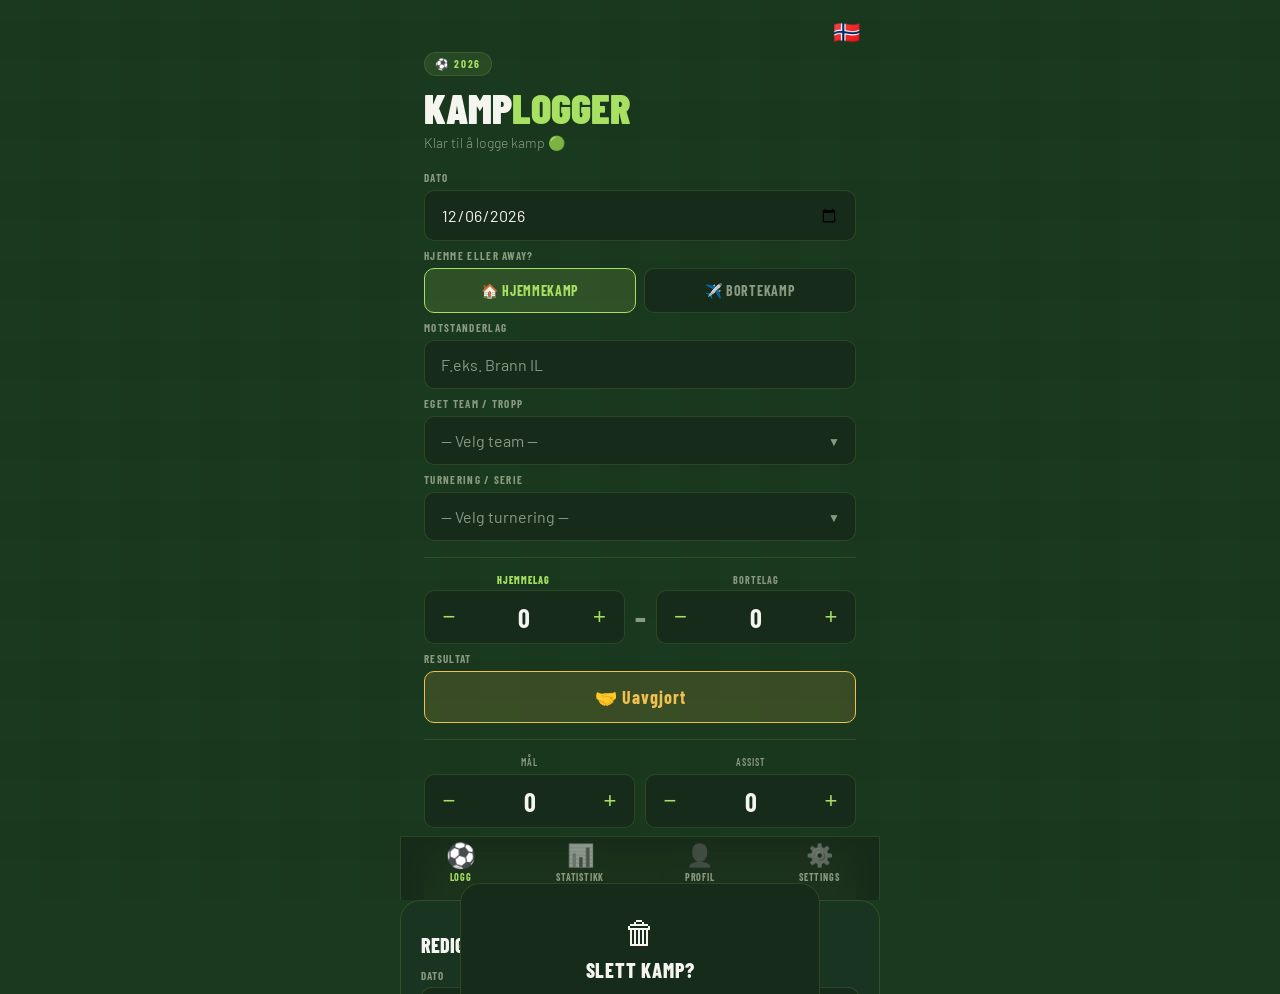
==== commit adbcee6d: "Add files via upload" ====
--- a/index.html
+++ b/index.html
@@ -27,12 +27,12 @@
 <div class="screen active" id="screen-log">
   <div class="header">
     <div class="header-badge" id="log-badge">⚽ Sesong 2025</div>
-    <button class="lang-flag-btn" id="lang-flag-btn-log" onclick="toggleLangPicker(this)" title="Change language"></button>
+    <button class="lang-flag-btn" id="lang-flag-btn-log" data-action="toggleLangPicker" title="Change language"></button>
     <h1>Kamp<span>logger</span></h1>
     <p class="header-sub" id="log-sub">Klar til å logge kamp 🟢</p>
     <div class="lang-picker-dropdown" id="lang-picker-dropdown-log">
-      <button onclick="setLang('no')">🇳🇴 Norsk</button>
-      <button onclick="setLang('en')">🇬🇧 English</button>
+      <button data-action="setLang" data-lang="no">🇳🇴 Norsk</button>
+      <button data-action="setLang" data-lang="en">🇬🇧 English</button>
     </div>
   </div>
   <div class="form-body">
@@ -43,8 +43,8 @@
     <div class="form-section">
       <label class="form-label" id="label-matchType">Hjemme eller away?</label>
       <div class="toggle-row">
-        <button class="toggle-btn active" id="btn-home-toggle" onclick="setMatchType('hjemme')">🏠 Hjemmekamp</button>
-        <button class="toggle-btn" id="btn-away-toggle" onclick="setMatchType('away')">✈️ Bortekamp</button>
+        <button class="toggle-btn active" id="btn-home-toggle" data-action="setMatchType" data-match-type="hjemme">🏠 Hjemmekamp</button>
+        <button class="toggle-btn" id="btn-away-toggle" data-action="setMatchType" data-match-type="away">✈️ Bortekamp</button>
       </div>
     </div>
     <div class="form-section">
@@ -56,15 +56,15 @@
     <div class="form-section">
       <label class="form-label" id="label-egetlag">Eget team / tropp</label>
       <div class="team-selector-wrap">
-        <div class="team-selected" id="team-selected" onclick="toggleTeamDropdown()">
+        <div class="team-selected" id="team-selected" data-action="toggleTeamDropdown">
           <span class="team-selected-text placeholder" id="team-selected-text">Velg team...</span>
           <span class="team-chevron" id="team-chevron">▼</span>
         </div>
         <div class="team-dropdown" id="team-dropdown">
           <div id="team-options-list"></div>
           <div class="team-new-row" id="team-new-row">
-            <input class="team-new-input" id="team-new-input" placeholder="Navn på nytt team..." onkeydown="if(event.key==='Enter')saveNewTeamFromDropdown()">
-            <button class="team-new-save" onclick="saveNewTeamFromDropdown()">Legg til</button>
+            <input class="team-new-input" id="team-new-input" placeholder="Navn på nytt team...">
+            <button class="team-new-save" data-action="saveNewTeamFromDropdown">Legg til</button>
           </div>
         </div>
       </div>
@@ -73,15 +73,15 @@
     <div class="form-section">
       <label class="form-label" id="label-turnering">Turnering / serie</label>
       <div class="team-selector-wrap" id="tournament-selector-wrap">
-        <div class="team-selected" onclick="toggleTournamentDropdown()">
+        <div class="team-selected" data-action="toggleTournamentDropdown">
           <span class="team-selected-text placeholder" id="tournament-selected-text">— Velg turnering —</span>
           <span class="team-chevron" id="tournament-chevron">▼</span>
         </div>
         <div class="team-dropdown" id="tournament-dropdown">
           <div id="tournament-options-list"></div>
           <div class="team-new-row" id="tournament-new-row">
-            <input class="team-new-input" id="tournament-new-input" placeholder="Navn på turnering..." onkeydown="if(event.key==='Enter')saveNewTournamentFromDropdown()">
-            <button class="team-new-save" onclick="saveNewTournamentFromDropdown()">Legg til</button>
+            <input class="team-new-input" id="tournament-new-input" placeholder="Navn på turnering...">
+            <button class="team-new-save" data-action="saveNewTournamentFromDropdown">Legg til</button>
           </div>
         </div>
       </div>
@@ -95,15 +95,15 @@
       </div>
       <div class="score-row">
         <div class="number-control">
-          <button class="num-btn" onclick="adjust('home',-1)">−</button>
+          <button class="num-btn" data-action="adjust" data-type="home" data-delta="-1">−</button>
           <span class="num-display" id="home-display">0</span>
-          <button class="num-btn" onclick="adjust('home',1)">+</button>
+          <button class="num-btn" data-action="adjust" data-type="home" data-delta="1">+</button>
         </div>
         <span class="score-separator">–</span>
         <div class="number-control">
-          <button class="num-btn" onclick="adjust('away',-1)">−</button>
+          <button class="num-btn" data-action="adjust" data-type="away" data-delta="-1">−</button>
           <span class="num-display" id="away-display">0</span>
-          <button class="num-btn" onclick="adjust('away',1)">+</button>
+          <button class="num-btn" data-action="adjust" data-type="away" data-delta="1">+</button>
         </div>
       </div>
     </div>
@@ -117,22 +117,22 @@
         <div>
           <span class="num-label" id="label-goals">Mål</span>
           <div class="number-control">
-            <button class="num-btn" onclick="adjust('goals',-1)">−</button>
+            <button class="num-btn" data-action="adjust" data-type="goals" data-delta="-1">−</button>
             <span class="num-display" id="goals-display">0</span>
-            <button class="num-btn" onclick="adjust('goals',1)">+</button>
+            <button class="num-btn" data-action="adjust" data-type="goals" data-delta="1">+</button>
           </div>
         </div>
         <div>
           <span class="num-label" id="label-assist">Assist</span>
           <div class="number-control">
-            <button class="num-btn" onclick="adjust('assist',-1)">−</button>
+            <button class="num-btn" data-action="adjust" data-type="assist" data-delta="-1">−</button>
             <span class="num-display" id="assist-display">0</span>
-            <button class="num-btn" onclick="adjust('assist',1)">+</button>
-          </div>
-        </div>
-      </div>
-    </div>
-    <button class="submit-btn" id="submit-btn" onclick="saveMatch()">Lagre kamp</button>
+            <button class="num-btn" data-action="adjust" data-type="assist" data-delta="1">+</button>
+          </div>
+        </div>
+      </div>
+    </div>
+    <button class="submit-btn" id="submit-btn" data-action="saveMatch">Lagre kamp</button>
   </div>
 </div>
 
@@ -140,19 +140,19 @@
 <div class="screen" id="screen-stats">
   <div class="header">
     <div class="header-badge">📊 Statistikk</div>
-    <button class="lang-flag-btn" id="lang-flag-btn-stats" onclick="toggleLangPicker(this)" title="Change language"></button>
+    <button class="lang-flag-btn" id="lang-flag-btn-stats" data-action="toggleLangPicker" title="Change language"></button>
     <h1>Sesongen<span> 2025</span></h1>
     <p class="header-sub" id="stats-sub">Laster data...</p>
     <div class="lang-picker-dropdown" id="lang-picker-dropdown-stats">
-      <button onclick="setLang('no')">🇳🇴 Norsk</button>
-      <button onclick="setLang('en')">🇬🇧 English</button>
+      <button data-action="setLang" data-lang="no">🇳🇴 Norsk</button>
+      <button data-action="setLang" data-lang="en">🇬🇧 English</button>
     </div>
   </div>
   <div class="stats-body">
     <div class="form-section">
       <div class="stats-view-toggle" id="stats-view-toggle">
-        <button class="stats-view-btn active" id="stats-view-btn-overview" onclick="switchStatsView('overview')">Oversikt</button>
-        <button class="stats-view-btn" id="stats-view-btn-analyse" onclick="switchStatsView('analyse')">Analyse <span class="premium-star">⭐</span></button>
+        <button class="stats-view-btn active" id="stats-view-btn-overview" data-action="switchStatsView" data-view="overview">Oversikt</button>
+        <button class="stats-view-btn" id="stats-view-btn-analyse" data-action="switchStatsView" data-view="analyse">Analyse <span class="premium-star">⭐</span></button>
       </div>
     </div>
     <div id="stats-filters">
@@ -173,12 +173,12 @@
 <div class="screen" id="screen-profil">
   <div class="header">
     <div class="header-badge">👤 Profil</div>
-    <button class="lang-flag-btn" id="lang-flag-btn-profil" onclick="toggleLangPicker(this)" title="Change language"></button>
+    <button class="lang-flag-btn" id="lang-flag-btn-profil" data-action="toggleLangPicker" title="Change language"></button>
     <h1>Min<span> profil</span></h1>
     <p class="header-sub" id="profil-sub">Innstillinger og team</p>
     <div class="lang-picker-dropdown" id="lang-picker-dropdown-profil">
-      <button onclick="setLang('no')">🇳🇴 Norsk</button>
-      <button onclick="setLang('en')">🇬🇧 English</button>
+      <button data-action="setLang" data-lang="no">🇳🇴 Norsk</button>
+      <button data-action="setLang" data-lang="en">🇬🇧 English</button>
     </div>
   </div>
   <div class="profil-body">
@@ -189,7 +189,7 @@
         <img id="avatar-img" src="" alt="" style="display:none;width:100%;height:100%;object-fit:cover;border-radius:50%;">
         <span id="avatar-emoji">⚽</span>
       </div>
-      <input type="file" id="avatar-upload" accept="image/*" style="display:none" onchange="uploadImage(this)">
+      <input type="file" id="avatar-upload" accept="image/*" style="display:none" onchange="window._uploadImage(this)">
       <div class="avatar-upload-hint" id="avatar-upload-hint">Trykk for å laste opp bilde</div>
       <div class="avatar-name" id="avatar-name">–</div>
       <div class="avatar-club" id="avatar-club">–</div>
@@ -200,11 +200,11 @@
       <div class="profil-card-title">Spillerinfo</div>
       <div class="profil-field">
         <span class="profil-field-label">Navn</span>
-        <input class="profil-field-input" id="profil-name" type="text" placeholder="Fullt navn" autocomplete="off" oninput="updateAvatar()">
+        <input class="profil-field-input" id="profil-name" type="text" placeholder="Fullt navn" autocomplete="off" data-action="updateAvatar">
       </div>
       <div class="profil-field">
         <span class="profil-field-label">Klubb</span>
-        <input class="profil-field-input" id="profil-club" type="text" placeholder="F.eks. Stabæk" autocomplete="off" oninput="updateAvatar()">
+        <input class="profil-field-input" id="profil-club" type="text" placeholder="F.eks. Stabæk" autocomplete="off" data-action="updateAvatar">
       </div>
       <div class="profil-field">
         <span class="profil-field-label">Posisjon</span>
@@ -217,8 +217,8 @@
       <div class="profil-card-title">🏆 Mine turneringer / serier</div>
       <div class="team-list" id="profile-tournament-list" style="margin-bottom:10px;"></div>
       <div class="add-team-row">
-        <input class="add-team-input" id="profile-new-tournament" placeholder="Legg til turnering..." autocomplete="off" onkeydown="if(event.key==='Enter')addTournament()">
-        <button class="add-team-btn" onclick="addTournament()">＋</button>
+        <input class="add-team-input" id="profile-new-tournament" placeholder="Legg til turnering..." autocomplete="off">
+        <button class="add-team-btn" data-action="addTournament">＋</button>
       </div>
     </div>
 
@@ -227,12 +227,12 @@
       <div class="profil-card-title">Mine team / tropper</div>
       <div class="team-list" id="profile-team-list"></div>
       <div class="add-team-row">
-        <input class="add-team-input" id="profile-team-input" placeholder="Legg til team..." onkeydown="if(event.key==='Enter')addTeamFromProfile()">
-        <button class="add-team-btn" onclick="addTeamFromProfile()">＋</button>
-      </div>
-    </div>
-
-    <button class="profil-save-btn" onclick="saveProfile()">Lagre profil</button>
+        <input class="add-team-input" id="profile-team-input" placeholder="Legg til team...">
+        <button class="add-team-btn" data-action="addTeamFromProfile">＋</button>
+      </div>
+    </div>
+
+    <button class="profil-save-btn" data-action="saveProfile">Lagre profil</button>
     <div class="profil-saved" id="profil-saved">✓ Lagret</div>
   </div>
 </div>
@@ -242,15 +242,21 @@
 <div class="screen" id="screen-settings">
   <div class="header">
     <div class="header-badge">⚙️ Innstillinger</div>
-    <button class="lang-flag-btn" id="lang-flag-btn-settings" onclick="toggleLangPicker(this)" title="Change language"></button>
+    <button class="lang-flag-btn" id="lang-flag-btn-settings" data-action="toggleLangPicker" title="Change language"></button>
     <h1>Innstil<span>linger</span></h1>
     <p class="header-sub" id="settings-sub">Tilpass Athlytics Sport</p>
     <div class="lang-picker-dropdown" id="lang-picker-dropdown-settings">
-      <button onclick="setLang('no')">🇳🇴 Norsk</button>
-      <button onclick="setLang('en')">🇬🇧 English</button>
+      <button data-action="setLang" data-lang="no">🇳🇴 Norsk</button>
+      <button data-action="setLang" data-lang="en">🇬🇧 English</button>
     </div>
   </div>
   <div class="pad">
+
+    <div class="settings-section">
+      <div class="settings-section-title" id="st-lang-title">🌍 Språk</div>
+      <div class="settings-desc" id="st-lang-desc">Velg språk for appen.</div>
+      <div class="settings-options" id="settings-lang-options"></div>
+    </div>
 
     <div class="settings-section">
       <div class="settings-section-title">🏅 Sport</div>
@@ -270,7 +276,7 @@
       <div class="settings-options" id="settings-aktiv-sesong-options"></div>
       <div class="settings-add-season-row">
         <input id="settings-ny-sesong" type="text" class="settings-add-season-input" placeholder="Legg til sesong (f.eks. 2027)">
-        <button onclick="addSeason()" class="settings-add-season-btn">+ Legg til</button>
+        <button data-action="addSeason" class="settings-add-season-btn">+ Legg til</button>
       </div>
     </div>
 
@@ -279,8 +285,8 @@
       <div class="export-title">📤 Eksporter data</div>
       <div class="export-desc">Last ned kamphistorikken din som CSV eller PDF-rapport. Tilgjengelig for Pro-brukere.</div>
       <div class="export-btns">
-        <button class="export-btn" onclick="exportCSV()">📊 Last ned CSV</button>
-        <button class="export-btn pdf-btn" onclick="exportPDF()">📄 Last ned PDF</button>
+        <button class="export-btn" data-action="exportCSV">📊 Last ned CSV</button>
+        <button class="export-btn pdf-btn" data-action="exportPDF">📄 Last ned PDF</button>
       </div>
     </div>
 
@@ -290,19 +296,19 @@
 </div>
 
 <nav class="tab-bar">
-  <button class="tab-btn active" id="tab-log" onclick="switchTab('log')">
+  <button class="tab-btn active" id="tab-log" data-action="switchTab" data-tab="log">
     <span class="tab-icon">⚽</span>
     <span class="tab-label">Logg</span>
   </button>
-  <button class="tab-btn" id="tab-stats" onclick="switchTab('stats')">
+  <button class="tab-btn" id="tab-stats" data-action="switchTab" data-tab="stats">
     <span class="tab-icon">📊</span>
     <span class="tab-label">Statistikk</span>
   </button>
-  <button class="tab-btn" id="tab-profil" onclick="switchTab('profil')">
+  <button class="tab-btn" id="tab-profil" data-action="switchTab" data-tab="profil">
     <span class="tab-icon">👤</span>
     <span class="tab-label">Profil</span>
   </button>
-  <button class="tab-btn" id="tab-settings" onclick="switchTab('settings')">
+  <button class="tab-btn" id="tab-settings" data-action="switchTab" data-tab="settings">
     <span class="tab-icon">⚙️</span>
     <span class="tab-label">Innstillinger</span>
   </button>
@@ -311,19 +317,19 @@
 <div class="toast" id="toast"></div>
 
 <!-- Delete confirm dialog -->
-<div class="delete-confirm-backdrop" id="delete-confirm-backdrop" onclick="cancelDeleteMatch()"></div>
+<div class="delete-confirm-backdrop" id="delete-confirm-backdrop" data-action="cancelDeleteMatch"></div>
 <div class="delete-confirm-dialog" id="delete-confirm-dialog">
   <div class="delete-confirm-icon">🗑</div>
   <div class="delete-confirm-title">Slett kamp?</div>
   <div class="delete-confirm-sub">Kampen mot <strong id="delete-confirm-name"></strong> slettes permanent.</div>
   <div class="delete-confirm-actions">
-    <button class="delete-confirm-cancel" onclick="cancelDeleteMatch()">Avbryt</button>
-    <button class="delete-confirm-ok" onclick="confirmDeleteMatch()">Slett</button>
-  </div>
-</div>
-
-
-<!-- ══════════════════════════════════ EDIT MODAL ══════════════════════════════════ --> id="modal-backdrop" onclick="closeModal()"></div>
+    <button class="delete-confirm-cancel" data-action="cancelDeleteMatch">Avbryt</button>
+    <button class="delete-confirm-ok" data-action="confirmDeleteMatch">Slett</button>
+  </div>
+</div>
+
+<!-- ══════════════════════════════════ EDIT MODAL ══════════════════════════════════ -->
+<div class="modal-backdrop" id="modal-backdrop" data-action="closeModal"></div>
 <div class="modal-sheet" id="modal-sheet">
   <div class="modal-handle"></div>
   <div class="modal-title" id="modal-title">Rediger kamp</div>
@@ -335,8 +341,8 @@
     <div class="modal-field">
       <label class="modal-label">Hjemme / Borte</label>
       <div class="toggle-row">
-        <button class="toggle-btn" id="modal-btn-home" onclick="setModalMatchType('hjemme')">🏠 Hjemmekamp</button>
-        <button class="toggle-btn" id="modal-btn-away" onclick="setModalMatchType('away')">✈️ Bortekamp</button>
+        <button class="toggle-btn" id="modal-btn-home" data-action="setModalMatchType" data-match-type="hjemme">🏠 Hjemmekamp</button>
+        <button class="toggle-btn" id="modal-btn-away" data-action="setModalMatchType" data-match-type="away">✈️ Bortekamp</button>
       </div>
     </div>
     <div class="modal-field">
@@ -346,7 +352,7 @@
     <div class="modal-field">
       <label class="modal-label">Eget team</label>
       <div class="team-selector-wrap">
-        <div class="team-selected" onclick="toggleModalTeamDropdown()">
+        <div class="team-selected" data-action="toggleModalTeamDropdown">
           <span class="team-selected-text placeholder" id="modal-own-team-text">Velg team...</span>
           <span class="team-chevron" id="modal-team-chevron">▼</span>
         </div>
@@ -359,7 +365,7 @@
     <div class="modal-field">
       <label class="modal-label">Turnering</label>
       <div class="team-selector-wrap">
-        <div class="team-selected" onclick="toggleModalTournamentDropdown()">
+        <div class="team-selected" data-action="toggleModalTournamentDropdown">
           <span class="team-selected-text placeholder" id="modal-tournament-text">Velg turnering...</span>
           <span class="team-chevron" id="modal-tournament-chevron">▼</span>
         </div>
@@ -373,15 +379,15 @@
       <label class="modal-label">Score</label>
       <div class="modal-score-row">
         <div class="number-control">
-          <button class="num-btn" onclick="modalAdjust('home',-1)">−</button>
+          <button class="num-btn" data-action="modalAdjust" data-type="home" data-delta="-1">−</button>
           <span class="num-display" id="modal-home">0</span>
-          <button class="num-btn" onclick="modalAdjust('home',1)">+</button>
+          <button class="num-btn" data-action="modalAdjust" data-type="home" data-delta="1">+</button>
         </div>
         <span class="score-separator">–</span>
         <div class="number-control">
-          <button class="num-btn" onclick="modalAdjust('away',-1)">−</button>
+          <button class="num-btn" data-action="modalAdjust" data-type="away" data-delta="-1">−</button>
           <span class="num-display" id="modal-away">0</span>
-          <button class="num-btn" onclick="modalAdjust('away',1)">+</button>
+          <button class="num-btn" data-action="modalAdjust" data-type="away" data-delta="1">+</button>
         </div>
       </div>
     </div>
@@ -390,28 +396,28 @@
         <div>
           <label class="modal-label">Mål</label>
           <div class="number-control">
-            <button class="num-btn" onclick="modalAdjust('goals',-1)">−</button>
+            <button class="num-btn" data-action="modalAdjust" data-type="goals" data-delta="-1">−</button>
             <span class="num-display" id="modal-goals">0</span>
-            <button class="num-btn" onclick="modalAdjust('goals',1)">+</button>
+            <button class="num-btn" data-action="modalAdjust" data-type="goals" data-delta="1">+</button>
           </div>
         </div>
         <div>
           <label class="modal-label">Assist</label>
           <div class="number-control">
-            <button class="num-btn" onclick="modalAdjust('assist',-1)">−</button>
+            <button class="num-btn" data-action="modalAdjust" data-type="assist" data-delta="-1">−</button>
             <span class="num-display" id="modal-assist">0</span>
-            <button class="num-btn" onclick="modalAdjust('assist',1)">+</button>
+            <button class="num-btn" data-action="modalAdjust" data-type="assist" data-delta="1">+</button>
           </div>
         </div>
       </div>
     </div>
   </div>
   <div class="modal-actions">
-    <button class="modal-del-btn" onclick="deleteMatch()">🗑 Slett</button>
-    <button class="modal-save-btn" onclick="saveEditedMatch()">Lagre endringer</button>
-  </div>
-</div>
-
-<script src="app.js"></script>
+    <button class="modal-del-btn" data-action="deleteMatch">🗑 Slett</button>
+    <button class="modal-save-btn" data-action="saveEditedMatch">Lagre endringer</button>
+  </div>
+</div>
+
+<script type="module" src="js/main.js"></script>
 </body>
-</html>+</html>
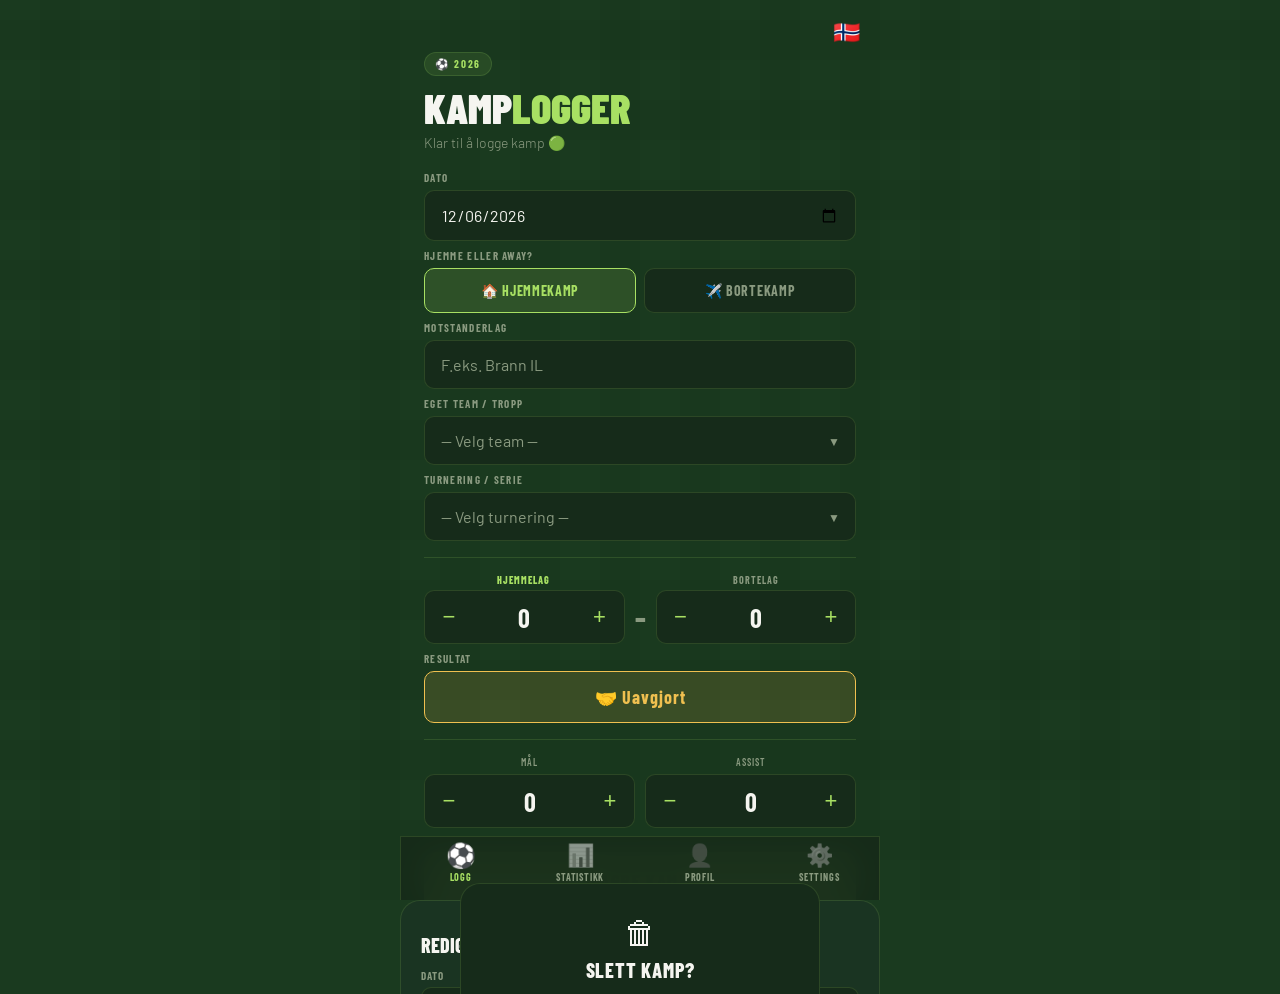
==== commit 14037153: "Add files via upload" ====
--- a/index.html
+++ b/index.html
@@ -2,7 +2,7 @@
 <html lang="no">
 <head>
 <meta charset="UTF-8">
-<meta name="viewport" content="width=device-width, initial-scale=1.0, maximum-scale=1.0, user-scalable=no">
+<meta name="viewport" content="width=device-width, initial-scale=1.0, maximum-scale=1.0, user-scalable=no, viewport-fit=cover">
 <meta name="apple-mobile-web-app-capable" content="yes">
 <meta name="apple-mobile-web-app-status-bar-style" content="black-translucent">
 <meta name="apple-mobile-web-app-title" content="Athlytics">
--- a/style.css
+++ b/style.css
@@ -180,7 +180,7 @@
   .toast.error   { border-color: var(--danger); color: var(--danger); }
 
   /* ── TAB BAR ── */
-  .tab-bar { position: fixed; bottom: 0; left: 50%; transform: translateX(-50%); width: 100%; max-width: 480px; height: calc(var(--tab-h) + env(safe-area-inset-bottom)); background: rgba(22,43,26,0.96); backdrop-filter: blur(16px); -webkit-backdrop-filter: blur(16px); border-top: 1px solid var(--border); border-left: 1px solid var(--border); border-right: 1px solid var(--border); z-index: 150; display: flex; align-items: flex-start; padding-top: 8px; }
+  .tab-bar { position: fixed; bottom: 0; left: 50%; transform: translateX(-50%); width: 100%; max-width: 480px; height: calc(var(--tab-h) + env(safe-area-inset-bottom)); background: rgba(22,43,26,0.96); backdrop-filter: blur(16px); -webkit-backdrop-filter: blur(16px); border-top: 1px solid var(--border); border-left: 1px solid var(--border); border-right: 1px solid var(--border); z-index: 150; display: flex; align-items: flex-start; padding-top: 8px; padding-bottom: env(safe-area-inset-bottom, 0px); }
   .tab-btn { flex: 1; display: flex; flex-direction: column; align-items: center; gap: 4px; background: none; border: none; cursor: pointer; padding: 0 8px; transition: all 0.15s; }
   .tab-icon { font-size: 22px; line-height: 1; filter: grayscale(1) opacity(0.5); transition: all 0.2s; }
   .tab-label { font-family: 'Barlow Condensed',sans-serif; font-size: 10px; font-weight: 700; letter-spacing: 0.08em; text-transform: uppercase; color: var(--muted); transition: color 0.2s; }
